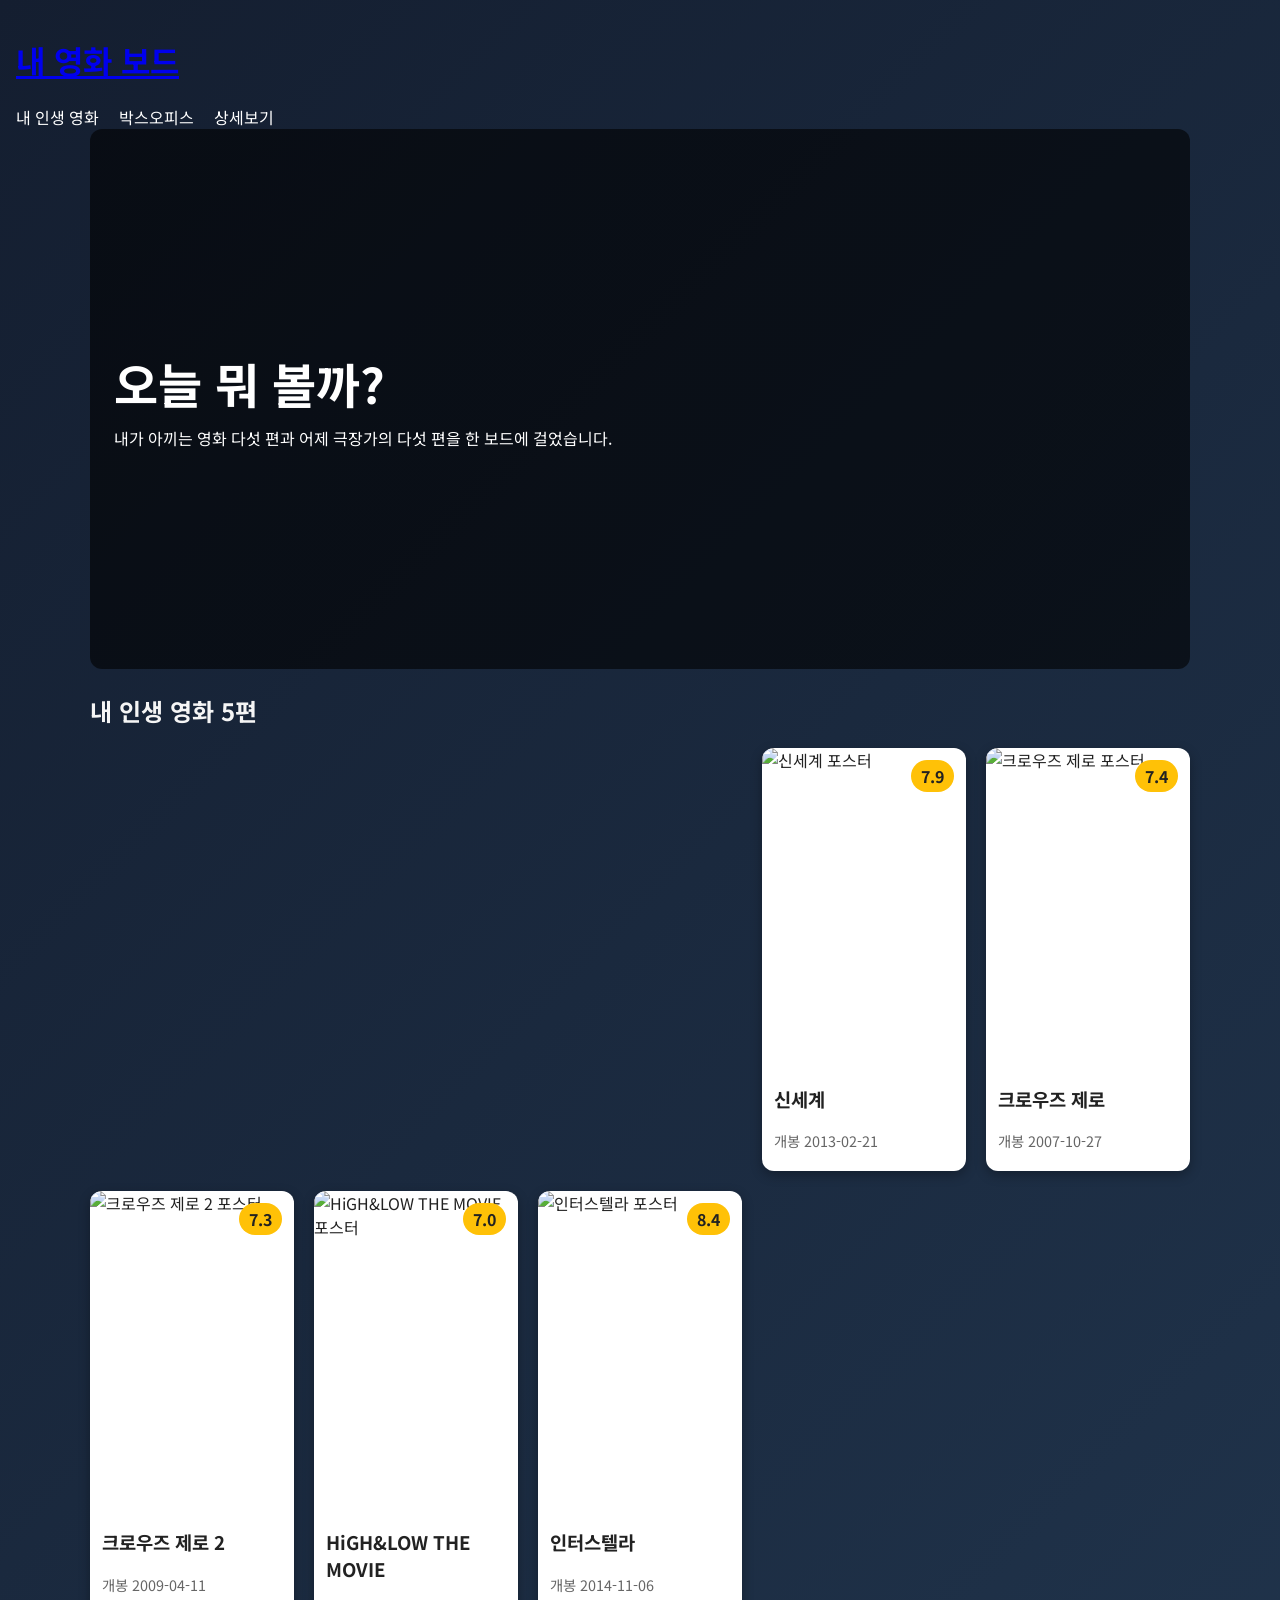
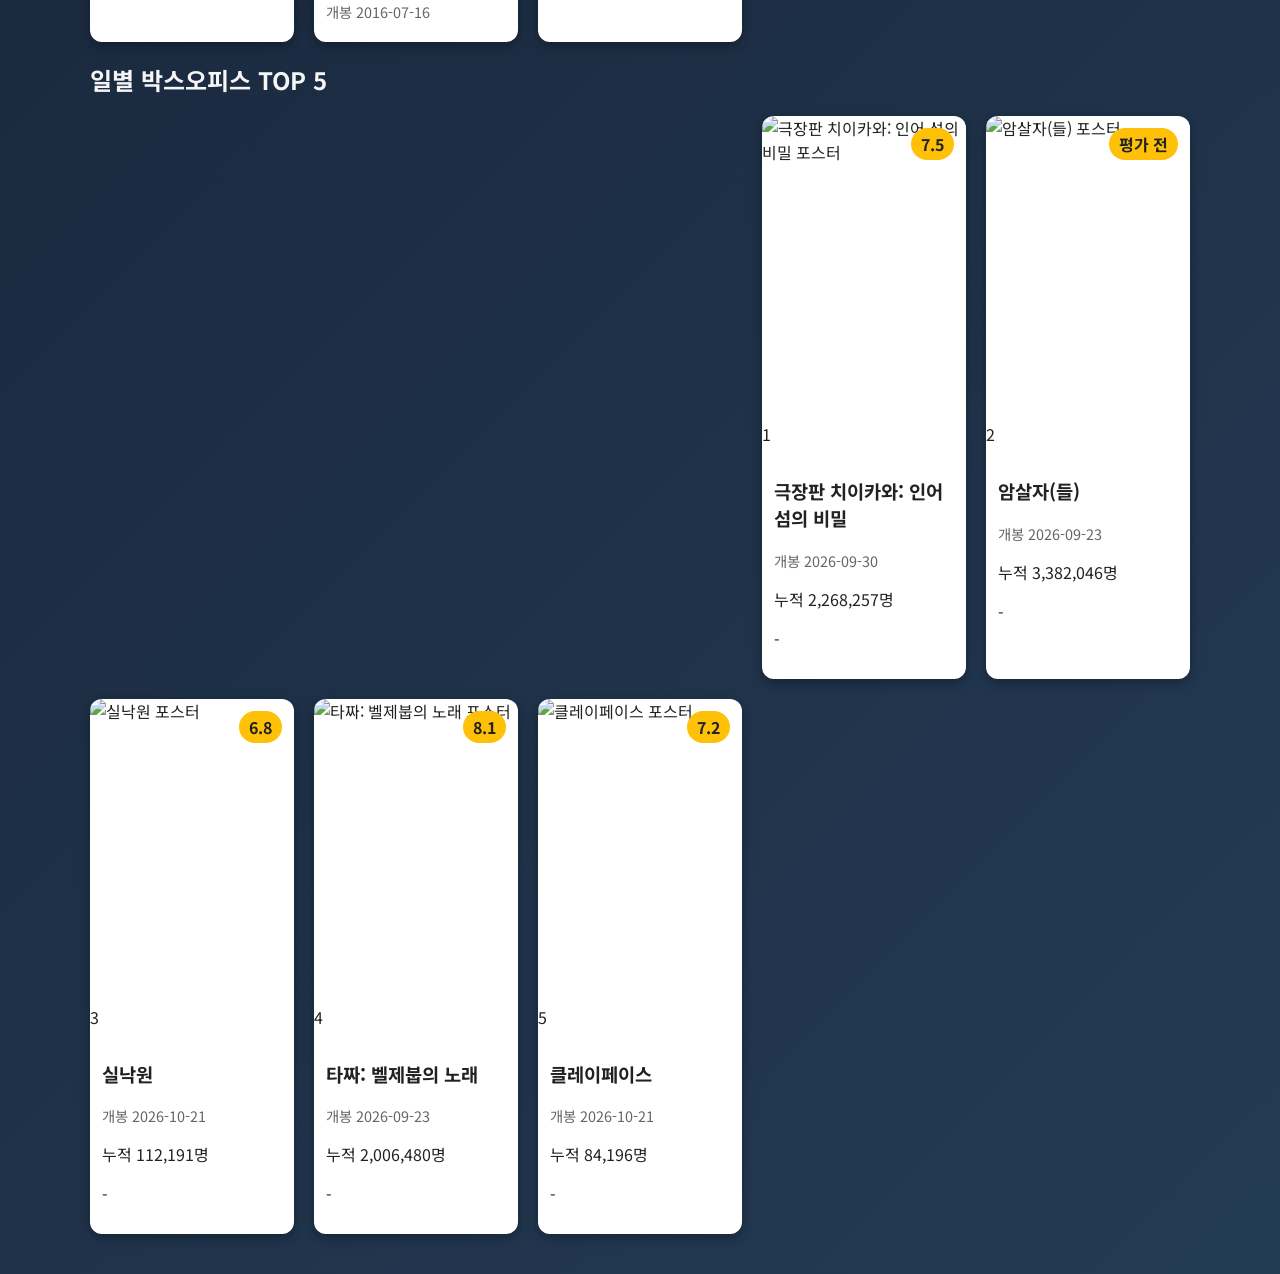
==== index.html @ b9d7de84 "index.html 수정 Updated the structure and styling of the HTML document, including header, sections, an" ====
<!DOCTYPE html>
<html lang="ko">
<head>
  <meta charset="UTF-8">
  <meta name="viewport" content="width=device-width, initial-scale=1.0">
  <title>방준태 :: 내 영화 보드</title>
  <link rel="preconnect" href="https://fonts.googleapis.com">
  <link rel="preconnect" href="https://fonts.gstatic.com" crossorigin>
  <link href="https://fonts.googleapis.com/css2?family=Black+Han+Sans&family=Noto+Sans+KR:wght@400;700&display=swap" rel="stylesheet">
  <link rel="stylesheet" href="style.css">
</head>
<body>
  <header>
    <div class="header-container">
      <h1><a href="index.html">내 영화 보드</a></h1>
      <nav>
        <ul>
          <li><a href="#mine">내 인생 영화</a></li>
          <li><a href="#boxoffice">박스오피스</a></li>
          <li><a href="detail.html">상세보기</a></li>
        </ul>
      </nav>
    </div>
  </header>

  <section class="hero">
    <div class="hero-content">
      <h2>오늘 뭐 볼까?</h2>
      <p>내가 아끼는 영화 다섯 편과 어제 극장가의 다섯 편을 한 보드에 걸었습니다.</p>
    </div>
  </section>

  <main>
    <section id="mine">
      <h2>내 인생 영화 5편</h2>
      <div class="board">
        <div class="skeleton"></div>
        <div class="skeleton"></div>
        <div class="skeleton"></div>

        <article class="card">
          <img class="poster" src="https://image.tmdb.org/t/p/w342/1z2v4dC6C0JzB7r4m1Y3K8p5O6L.jpg" alt="신세계 포스터">
          <span class="badge">7.9</span>
          <div class="info">
            <h3>신세계</h3>
            <p class="year">개봉 2013-02-21</p>
          </div>
        </article>

        <article class="card">
          <img class="poster" src="https://image.tmdb.org/t/p/w342/v9vzQvfoWYwPexviVEzFvQx8Uto.jpg" alt="크로우즈 제로 포스터">
          <span class="badge">7.4</span>
          <div class="info">
            <h3>크로우즈 제로</h3>
            <p class="year">개봉 2007-10-27</p>
          </div>
        </article>

        <article class="card">
          <img class="poster" src="https://image.tmdb.org/t/p/w342/8Y8bZRspysP4LBQ7yxrRy2ijkdt.jpg" alt="크로우즈 제로 2 포스터">
          <span class="badge">7.3</span>
          <div class="info">
            <h3>크로우즈 제로 2</h3>
            <p class="year">개봉 2009-04-11</p>
          </div>
        </article>

        <article class="card">
          <img class="poster" src="https://image.tmdb.org/t/p/w342/4fHqX70kI85mP24rG2GzM9gG9yO.jpg" alt="HiGH&LOW THE MOVIE 포스터">
          <span class="badge">7.0</span>
          <div class="info">
            <h3>HiGH&LOW THE MOVIE</h3>
            <p class="year">개봉 2016-07-16</p>
          </div>
        </article>

        <article class="card">
          <img class="poster" src="https://image.tmdb.org/t/p/w342/gEU2QniE6E77NI6lCU6MxlNBvIx.jpg" alt="인터스텔라 포스터">
          <span class="badge">8.4</span>
          <div class="info">
            <h3>인터스텔라</h3>
            <p class="year">개봉 2014-11-06</p>
          </div>
        </article>
      </div>
    </section>

    <section id="boxoffice">
      <h2>일별 박스오피스 TOP 5</h2>
      <p class="basis"></p>
      <div class="board">
        <div class="skeleton"></div>
        <div class="skeleton"></div>
        <div class="skeleton"></div>

        <article class="card">
          <img class="poster" src="https://media.themoviedb.org/t/p/w300_and_h450_face/5TMyytCI5Pfc9c1eNsljiCdiB05.jpg" alt="극장판 치이카와: 인어 섬의 비밀 포스터">
          <span class="rank">1</span>
          <span class="badge">7.5</span>
          <div class="info">
            <h3>극장판 치이카와: 인어 섬의 비밀</h3>
            <p class="year">개봉 2026-09-30</p>
            <p class="audience">누적 2,268,257명</p>
            <p class="change">-</p>
          </div>
        </article>

        <article class="card">
          <img class="poster" src="https://media.themoviedb.org/t/p/w300_and_h450_face/c55ijsOdntj6P25vDwHLdgsBpmV.jpg" alt="암살자(들) 포스터">
          <span class="rank">2</span>
          <span class="badge">평가 전</span>
          <div class="info">
            <h3>암살자(들)</h3>
            <p class="year">개봉 2026-09-23</p>
            <p class="audience">누적 3,382,046명</p>
            <p class="change">-</p>
          </div>
        </article>

        <article class="card">
          <img class="poster" src="https://media.themoviedb.org/t/p/w300_and_h450_face/wkm9BQLok7U2KihcCspCa663Qse.jpg" alt="실낙원 포스터">
          <span class="rank">3</span>
          <span class="badge">6.8</span>
          <div class="info">
            <h3>실낙원</h3>
            <p class="year">개봉 2026-10-21</p>
            <p class="audience">누적 112,191명</p>
            <p class="change">-</p>
          </div>
        </article>

        <article class="card">
          <img class="poster" src="https://media.themoviedb.org/t/p/w300_and_h450_face/ueigb5zra1tj6FTK9yhh2P33P9B.jpg" alt="타짜: 벨제붑의 노래 포스터">
          <span class="rank">4</span>
          <span class="badge">8.1</span>
          <div class="info">
            <h3>타짜: 벨제붑의 노래</h3>
            <p class="year">개봉 2026-09-23</p>
            <p class="audience">누적 2,006,480명</p>
            <p class="change">-</p>
          </div>
        </article>

        <article class="card">
          <img class="poster" src="https://media.themoviedb.org/t/p/w300_and_h450_face/LSGpoSAlitss0KOvVakkeUToZo.jpg" alt="클레이페이스 포스터">
          <span class="rank">5</span>
          <span class="badge">7.2</span>
          <div class="info">
            <h3>클레이페이스</h3>
            <p class="year">개봉 2026-10-21</p>
            <p class="audience">누적 84,196명</p>
            <p class="change">-</p>
          </div>
        </article>
      </div>
    </section>
  </main>

  <footer>
  </footer>
</body>
</html>
---- style.css ----
body {
    background: linear-gradient(135deg, #141e30, #243b55);
    min-height: 100vh;
    box-sizing: border-box;
    margin: 0;
    padding: 16px;
    font-family: "Noto Sans KR", sans-serif;
    color: #f5f5f5;
}

main, .top, .hero, footer {
    max-width: 1100px;
    margin: 0 auto 24px auto;
}

/* 헤더 플렉스 레이아웃 */
.top {
    display: flex;
    justify-content: space-between;
    align-items: center;
}

.top h1 {
    margin: 0;
    font-size: 1.5rem;
    color: #fff;
}

nav ul {
    display: flex;
    flex-direction: column;
    gap: 8px;
    list-style: none;
    margin: 0;
    padding: 0;
}

nav a {
    color: #fff;
    text-decoration: none;
}

/* 히어로 영역 */
.hero {
    background-image: linear-gradient(rgba(0,0,0,0.6), rgba(0,0,0,0.6)),
                      url("https://image.cine21.com/resize/cine21/still/2008/0526/M0020025_b1[H800-].jpg");
    background-size: cover;
    background-position: center;
    min-height: 40vh;
    padding: 24px;
    box-sizing: border-box;
    color: #fff;
    border-radius: 12px;
    display: flex;
    flex-direction: column;
    justify-content: center;
}

.hero h2 {
    margin: 0 0 8px 0;
    font-size: 2rem;
}

.hero p {
    margin: 0;
}

/* 보드 그리드 레이아웃 */
.board {
    display: grid;
    grid-template-columns: repeat(auto-fit, minmax(200px, 1fr));
    gap: 20px;
}

/* 카드 스타일 및 전환/변형 효과 */
.card {
    border-radius: 12px;
    overflow: hidden;
    box-shadow: 0 4px 12px rgba(0, 0, 0, 0.3);
    background: #fff;
    color: #222;
    position: relative;
    transition: transform 0.3s, box-shadow 0.3s;
}

.card:hover {
    transform: translateY(-8px);
    box-shadow: 0 12px 32px rgba(255, 193, 7, 0.6);
}

.poster {
    width: 100%;
    display: block;
    aspect-ratio: 2/3;
    object-fit: cover;
}

.badge {
    position: absolute;
    top: 12px;
    right: 12px;
    background: #ffc107;
    color: #222;
    padding: 4px 10px;
    border-radius: 999px;
    font-weight: bold;
}

.info {
    padding: 12px;
}

.info h2 {
    margin: 0 0 8px 0;
    font-size: 1.1rem;
}

.info .year {
    color: #666;
    margin: 0 0 8px 0;
    font-size: 0.9rem;
}

.info .overview {
    margin: 0;
    font-size: 0.9rem;
    color: #333;
}

/* 소개 세션 */
#about {
    margin-top: 24px;
}

#about h2 {
    color: #fff;
    margin-bottom: 8px;
}

#about p {
    color: #ddd;
    margin: 4px 0;
}

/* 푸터 */
footer {
    font-size: 0.8rem;
    color: #fff;
    opacity: 0.8;
}

/* 미디어 쿼리 1: 600px 이상 메뉴 가로 정렬 */
@media (min-width: 600px) {
    nav ul {
        flex-direction: row;
        gap: 20px;
    }
}

/* 미디어 쿼리 2: 1024px 이상 히어로 영역 확대 */
@media (min-width: 1024px) {
    .hero {
        min-height: 60vh;
    }
    .hero h2 {
        font-size: 3rem;
    }
}
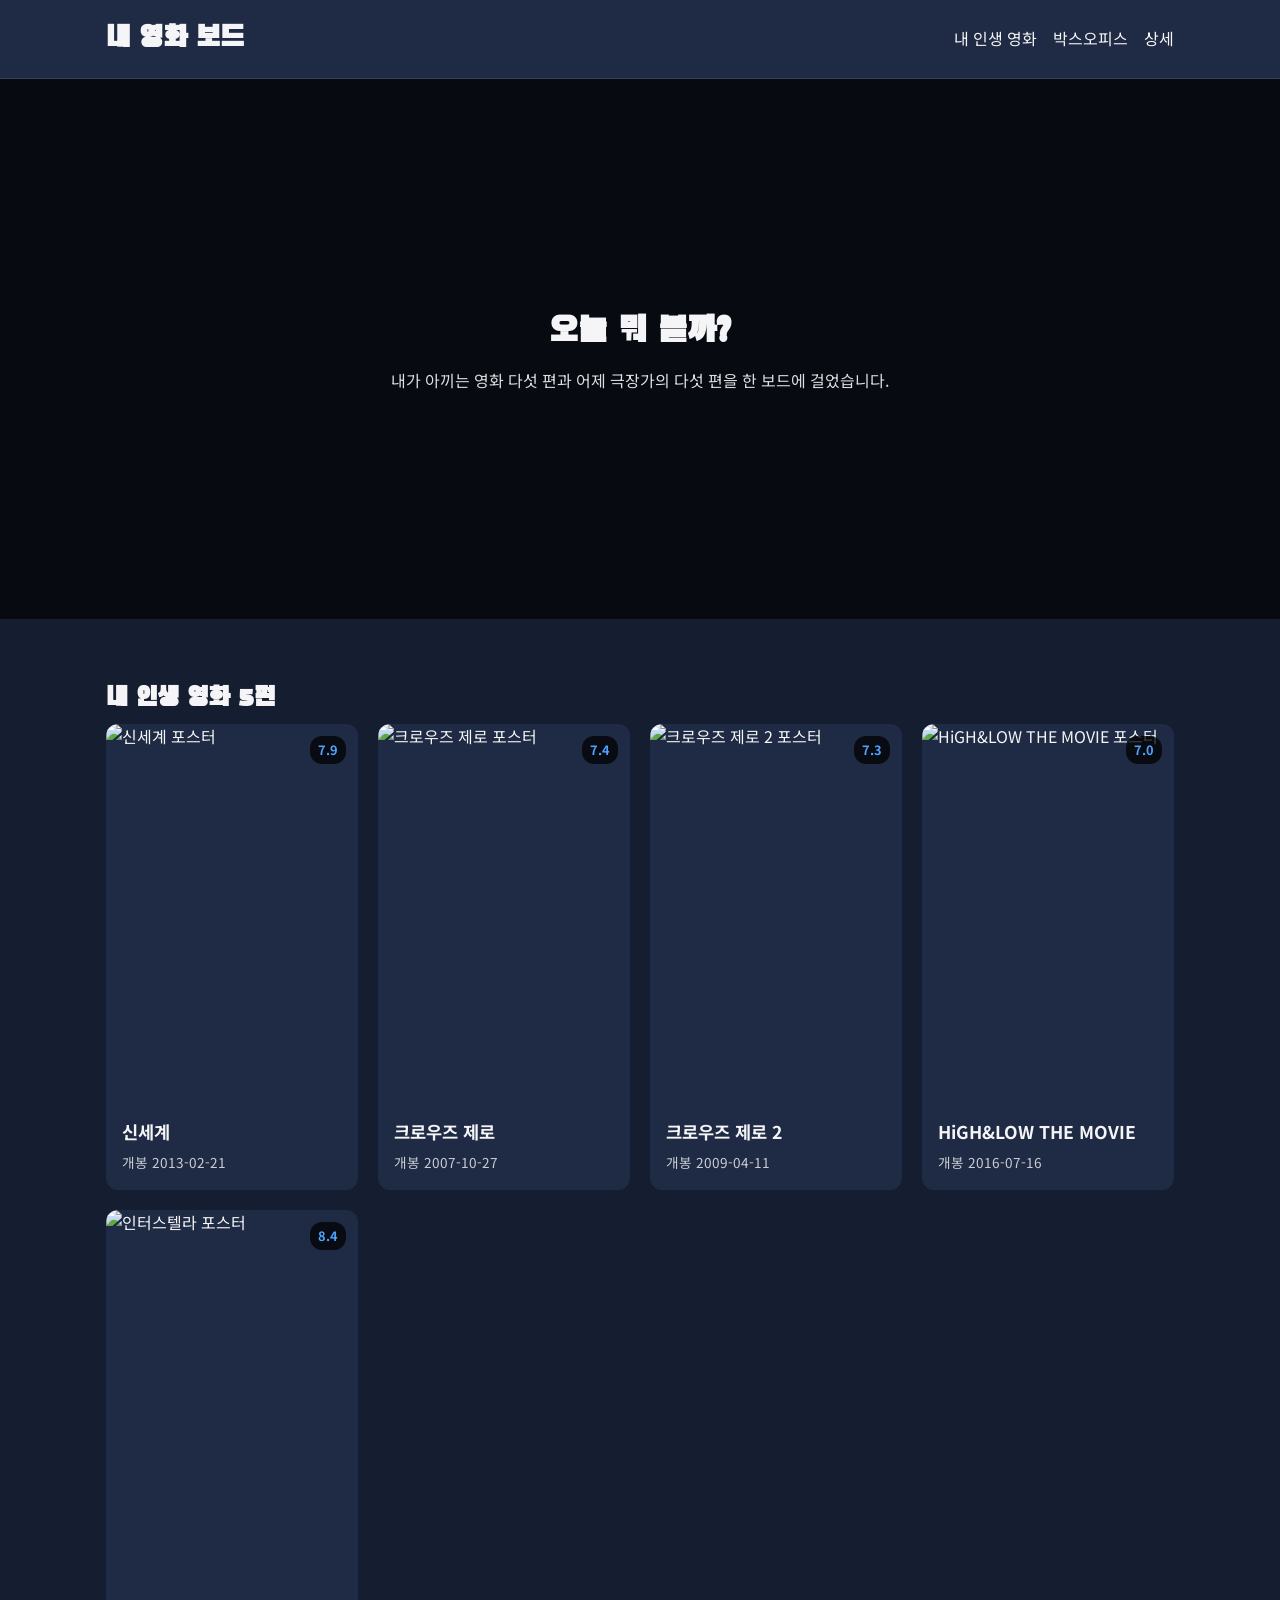
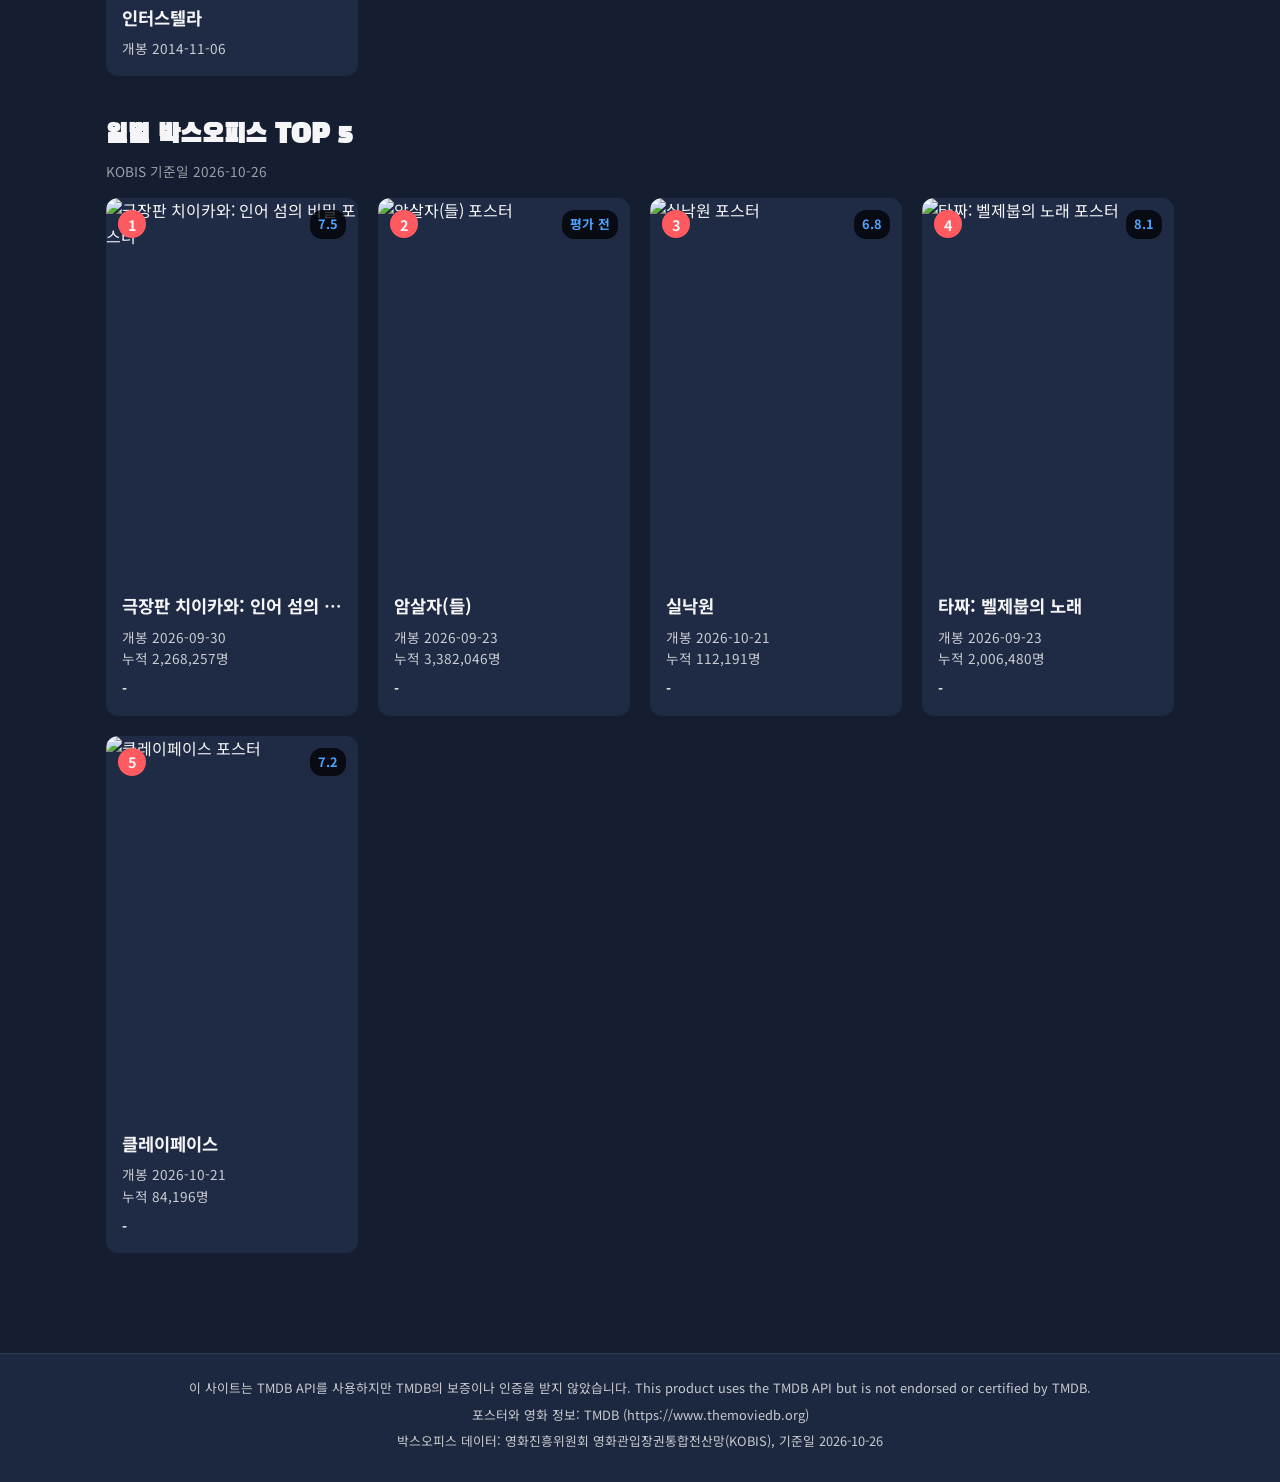
==== commit 1adef343: "index 수정 Updated navigation link text and added movie details with comments. Included footer informa" ====
--- a/index.html
+++ b/index.html
@@ -17,7 +17,7 @@
         <ul>
           <li><a href="#mine">내 인생 영화</a></li>
           <li><a href="#boxoffice">박스오피스</a></li>
-          <li><a href="detail.html">상세보기</a></li>
+          <li><a href="detail.html">상세</a></li>
         </ul>
       </nav>
     </div>
@@ -38,6 +38,7 @@
         <div class="skeleton"></div>
         <div class="skeleton"></div>
 
+        <!-- 1. 신세계 -->
         <article class="card">
           <img class="poster" src="https://image.tmdb.org/t/p/w342/1z2v4dC6C0JzB7r4m1Y3K8p5O6L.jpg" alt="신세계 포스터">
           <span class="badge">7.9</span>
@@ -47,6 +48,7 @@
           </div>
         </article>
 
+        <!-- 2. 크로우즈 제로 -->
         <article class="card">
           <img class="poster" src="https://image.tmdb.org/t/p/w342/v9vzQvfoWYwPexviVEzFvQx8Uto.jpg" alt="크로우즈 제로 포스터">
           <span class="badge">7.4</span>
@@ -56,6 +58,7 @@
           </div>
         </article>
 
+        <!-- 3. 크로우즈 제로 2 -->
         <article class="card">
           <img class="poster" src="https://image.tmdb.org/t/p/w342/8Y8bZRspysP4LBQ7yxrRy2ijkdt.jpg" alt="크로우즈 제로 2 포스터">
           <span class="badge">7.3</span>
@@ -65,6 +68,7 @@
           </div>
         </article>
 
+        <!-- 4. HiGH&LOW THE MOVIE -->
         <article class="card">
           <img class="poster" src="https://image.tmdb.org/t/p/w342/4fHqX70kI85mP24rG2GzM9gG9yO.jpg" alt="HiGH&LOW THE MOVIE 포스터">
           <span class="badge">7.0</span>
@@ -74,6 +78,7 @@
           </div>
         </article>
 
+        <!-- 5. 인터스텔라 -->
         <article class="card">
           <img class="poster" src="https://image.tmdb.org/t/p/w342/gEU2QniE6E77NI6lCU6MxlNBvIx.jpg" alt="인터스텔라 포스터">
           <span class="badge">8.4</span>
@@ -87,7 +92,7 @@
 
     <section id="boxoffice">
       <h2>일별 박스오피스 TOP 5</h2>
-      <p class="basis"></p>
+      <p class="basis">KOBIS 기준일 2026-10-26</p>
       <div class="board">
         <div class="skeleton"></div>
         <div class="skeleton"></div>
@@ -157,6 +162,9 @@
   </main>
 
   <footer>
+    <p>이 사이트는 TMDB API를 사용하지만 TMDB의 보증이나 인증을 받지 않았습니다. This product uses the TMDB API but is not endorsed or certified by TMDB.</p>
+    <p>포스터와 영화 정보: TMDB (https://www.themoviedb.org)</p>
+    <p>박스오피스 데이터: 영화진흥위원회 영화관입장권통합전산망(KOBIS), 기준일 2026-10-26</p>
   </footer>
 </body>
 </html>
--- a/style.css
+++ b/style.css
@@ -1,168 +1,335 @@
+:root {
+  --bg: #141e30;
+  --surface: #1f2b44;
+  --text: #f5f5f7;
+  --accent: #4da3ff;
+  --warn: #ff5a5f;
+  --font-title: "Black Han Sans", sans-serif;
+  --font-body: "Noto Sans KR", sans-serif;
+  --gap: 20px;
+}
+
+* {
+  box-sizing: border-box;
+  margin: 0;
+  padding: 0;
+}
+
 body {
-    background: linear-gradient(135deg, #141e30, #243b55);
-    min-height: 100vh;
-    box-sizing: border-box;
-    margin: 0;
-    padding: 16px;
-    font-family: "Noto Sans KR", sans-serif;
-    color: #f5f5f5;
-}
-
-main, .top, .hero, footer {
-    max-width: 1100px;
-    margin: 0 auto 24px auto;
-}
-
-/* 헤더 플렉스 레이아웃 */
-.top {
-    display: flex;
+  background-color: var(--bg);
+  color: var(--text);
+  font-family: var(--font-body);
+  line-height: 1.6;
+}
+
+a {
+  color: inherit;
+  text-decoration: none;
+}
+
+main {
+  max-width: 1100px;
+  margin: 0 auto;
+  padding: 20px 16px;
+}
+
+header {
+  background-color: var(--surface);
+  border-bottom: 1px solid rgba(255, 255, 255, 0.1);
+  position: sticky;
+  top: 0;
+  z-index: 100;
+}
+
+.header-container {
+  max-width: 1100px;
+  margin: 0 auto;
+  padding: 16px;
+  display: flex;
+  flex-direction: column;
+  align-items: center;
+  gap: 12px;
+}
+
+header h1 {
+  font-family: var(--font-title);
+  font-size: 1.8rem;
+  color: var(--text);
+}
+
+header nav ul {
+  display: flex;
+  list-style: none;
+  gap: 16px;
+}
+
+header nav a:hover {
+  color: var(--accent);
+}
+
+.hero {
+  background: linear-gradient(rgba(0, 0, 0, 0.65), rgba(0, 0, 0, 0.65)),
+              url("https://image.tmdb.org/t/p/w1280/xJHokMbljv3P1R8C4y3R82.jpg") center/cover no-repeat;
+  height: 30vh;
+  min-height: 200px;
+  display: flex;
+  align-items: center;
+  justify-content: center;
+  text-align: center;
+  padding: 20px;
+}
+
+.hero-content h2 {
+  font-family: var(--font-title);
+  font-size: 2.2rem;
+  margin-bottom: 8px;
+  color: var(--text);
+}
+
+.hero-content p {
+  font-size: 1rem;
+  opacity: 0.9;
+}
+
+section {
+  margin-bottom: 40px;
+}
+
+section h2 {
+  font-family: var(--font-title);
+  font-size: 1.6rem;
+  margin-bottom: 4px;
+  color: var(--text);
+}
+
+.basis {
+  font-size: 0.85rem;
+  color: rgba(245, 245, 247, 0.6);
+  margin-bottom: 16px;
+}
+
+.board {
+  display: grid;
+  grid-template-columns: 1fr;
+  gap: var(--gap);
+}
+
+.card {
+  background-color: var(--surface);
+  border-radius: 12px;
+  overflow: hidden;
+  position: relative;
+  transition: transform 0.3s ease, box-shadow 0.3s ease;
+}
+
+.card:hover {
+  transform: translateY(-8px);
+  box-shadow: 0 10px 20px rgba(255, 215, 0, 0.3);
+}
+
+.card .poster {
+  width: 100%;
+  aspect-ratio: 2/3;
+  object-fit: cover;
+  display: block;
+}
+
+.card .info {
+  padding: 16px;
+}
+
+.card .info h3 {
+  font-size: 1.1rem;
+  font-family: var(--font-body);
+  font-weight: 700;
+  margin-bottom: 6px;
+  white-space: nowrap;
+  overflow: hidden;
+  text-overflow: ellipsis;
+}
+
+.card .info .year,
+.card .info .audience {
+  font-size: 0.85rem;
+  opacity: 0.8;
+}
+
+.card .rank {
+  position: absolute;
+  top: 12px;
+  left: 12px;
+  background-color: var(--warn);
+  color: var(--text);
+  font-weight: bold;
+  width: 28px;
+  height: 28px;
+  border-radius: 50%;
+  display: flex;
+  align-items: center;
+  justify-content: center;
+  font-size: 0.9rem;
+}
+
+.card .badge {
+  position: absolute;
+  top: 12px;
+  right: 12px;
+  background-color: rgba(0, 0, 0, 0.75);
+  color: var(--accent);
+  padding: 4px 8px;
+  border-radius: 12px;
+  font-size: 0.8rem;
+  font-weight: bold;
+}
+
+.card .change {
+  margin-top: 8px;
+  font-size: 0.85rem;
+  font-weight: bold;
+}
+
+.change.up {
+  color: var(--warn);
+}
+.change.up::before {
+  content: "▲ ";
+}
+
+.change.down {
+  color: var(--accent);
+}
+.change.down::before {
+  content: "▼ ";
+}
+
+.change.new {
+  color: var(--warn);
+}
+.change.new::before {
+  content: "NEW";
+}
+
+.card.no-poster .poster-fallback {
+  aspect-ratio: 2/3;
+  display: flex;
+  align-items: center;
+  justify-content: center;
+  font-size: 5rem;
+  font-family: var(--font-title);
+  background: linear-gradient(135deg, var(--accent), var(--surface));
+  color: var(--text);
+}
+
+.skeleton {
+  display: none;
+  min-height: 360px;
+  border-radius: 12px;
+  background: linear-gradient(90deg, var(--surface) 25%, var(--bg) 37%, var(--surface) 63%);
+  background-size: 400% 100%;
+  animation: shimmer 1.4s ease-in-out infinite;
+}
+
+body.is-loading .skeleton {
+  display: block;
+}
+
+body.is-loading .card {
+  display: none;
+}
+
+@keyframes shimmer {
+  from {
+    background-position: 100% 50%;
+  }
+  to {
+    background-position: 0 50%;
+  }
+}
+
+body.detail-page {
+  background-image: linear-gradient(rgba(0, 0, 0, 0.75), rgba(0, 0, 0, 0.75)),
+                    url("https://image.tmdb.org/t/p/w1280/xJHokMbljv3P1R8C4y3R82.jpg");
+  background-size: cover;
+  background-position: center;
+  background-attachment: fixed;
+  min-height: 100vh;
+}
+
+.back-link {
+  margin-bottom: 20px;
+  font-size: 0.95rem;
+}
+
+.back-link a {
+  color: var(--accent);
+}
+
+.detail {
+  display: grid;
+  grid-template-columns: 1fr;
+  gap: var(--gap);
+  background-color: rgba(31, 43, 68, 0.85);
+  padding: 24px;
+  border-radius: 16px;
+  backdrop-filter: blur(8px);
+}
+
+.detail-poster img {
+  width: 100%;
+  border-radius: 12px;
+  display: block;
+}
+
+.detail-info dl {
+  display: grid;
+  grid-template-columns: 80px 1fr;
+  gap: 12px 16px;
+}
+
+.detail-info dt {
+  font-weight: bold;
+  color: var(--accent);
+}
+
+.detail-info dd {
+  margin-left: 0;
+}
+
+footer {
+  background-color: var(--surface);
+  padding: 24px 16px;
+  text-align: center;
+  font-size: 0.8rem;
+  opacity: 0.8;
+  margin-top: 40px;
+  border-top: 1px solid rgba(255, 255, 255, 0.1);
+}
+
+footer p {
+  margin-bottom: 6px;
+}
+
+@media (min-width: 600px) {
+  .header-container {
+    flex-direction: row;
     justify-content: space-between;
-    align-items: center;
-}
-
-.top h1 {
-    margin: 0;
-    font-size: 1.5rem;
-    color: #fff;
-}
-
-nav ul {
-    display: flex;
-    flex-direction: column;
-    gap: 8px;
-    list-style: none;
-    margin: 0;
-    padding: 0;
-}
-
-nav a {
-    color: #fff;
-    text-decoration: none;
-}
-
-/* 히어로 영역 */
-.hero {
-    background-image: linear-gradient(rgba(0,0,0,0.6), rgba(0,0,0,0.6)),
-                      url("https://image.cine21.com/resize/cine21/still/2008/0526/M0020025_b1[H800-].jpg");
-    background-size: cover;
-    background-position: center;
-    min-height: 40vh;
-    padding: 24px;
-    box-sizing: border-box;
-    color: #fff;
-    border-radius: 12px;
-    display: flex;
-    flex-direction: column;
-    justify-content: center;
-}
-
-.hero h2 {
-    margin: 0 0 8px 0;
-    font-size: 2rem;
-}
-
-.hero p {
-    margin: 0;
-}
-
-/* 보드 그리드 레이아웃 */
-.board {
-    display: grid;
-    grid-template-columns: repeat(auto-fit, minmax(200px, 1fr));
-    gap: 20px;
-}
-
-/* 카드 스타일 및 전환/변형 효과 */
-.card {
-    border-radius: 12px;
-    overflow: hidden;
-    box-shadow: 0 4px 12px rgba(0, 0, 0, 0.3);
-    background: #fff;
-    color: #222;
-    position: relative;
-    transition: transform 0.3s, box-shadow 0.3s;
-}
-
-.card:hover {
-    transform: translateY(-8px);
-    box-shadow: 0 12px 32px rgba(255, 193, 7, 0.6);
-}
-
-.poster {
-    width: 100%;
-    display: block;
-    aspect-ratio: 2/3;
-    object-fit: cover;
-}
-
-.badge {
-    position: absolute;
-    top: 12px;
-    right: 12px;
-    background: #ffc107;
-    color: #222;
-    padding: 4px 10px;
-    border-radius: 999px;
-    font-weight: bold;
-}
-
-.info {
-    padding: 12px;
-}
-
-.info h2 {
-    margin: 0 0 8px 0;
-    font-size: 1.1rem;
-}
-
-.info .year {
-    color: #666;
-    margin: 0 0 8px 0;
-    font-size: 0.9rem;
-}
-
-.info .overview {
-    margin: 0;
-    font-size: 0.9rem;
-    color: #333;
-}
-
-/* 소개 세션 */
-#about {
-    margin-top: 24px;
-}
-
-#about h2 {
-    color: #fff;
-    margin-bottom: 8px;
-}
-
-#about p {
-    color: #ddd;
-    margin: 4px 0;
-}
-
-/* 푸터 */
-footer {
-    font-size: 0.8rem;
-    color: #fff;
-    opacity: 0.8;
-}
-
-/* 미디어 쿼리 1: 600px 이상 메뉴 가로 정렬 */
-@media (min-width: 600px) {
-    nav ul {
-        flex-direction: row;
-        gap: 20px;
-    }
-}
-
-/* 미디어 쿼리 2: 1024px 이상 히어로 영역 확대 */
+  }
+
+  .board {
+    grid-template-columns: repeat(2, 1fr);
+  }
+
+  .detail {
+    grid-template-columns: 1fr 2fr;
+  }
+}
+
 @media (min-width: 1024px) {
-    .hero {
-        min-height: 60vh;
-    }
-    .hero h2 {
-        font-size: 3rem;
-    }
-}+  .hero {
+    height: 60vh;
+  }
+
+  .board {
+    grid-template-columns: repeat(4, 1fr);
+  }
+}
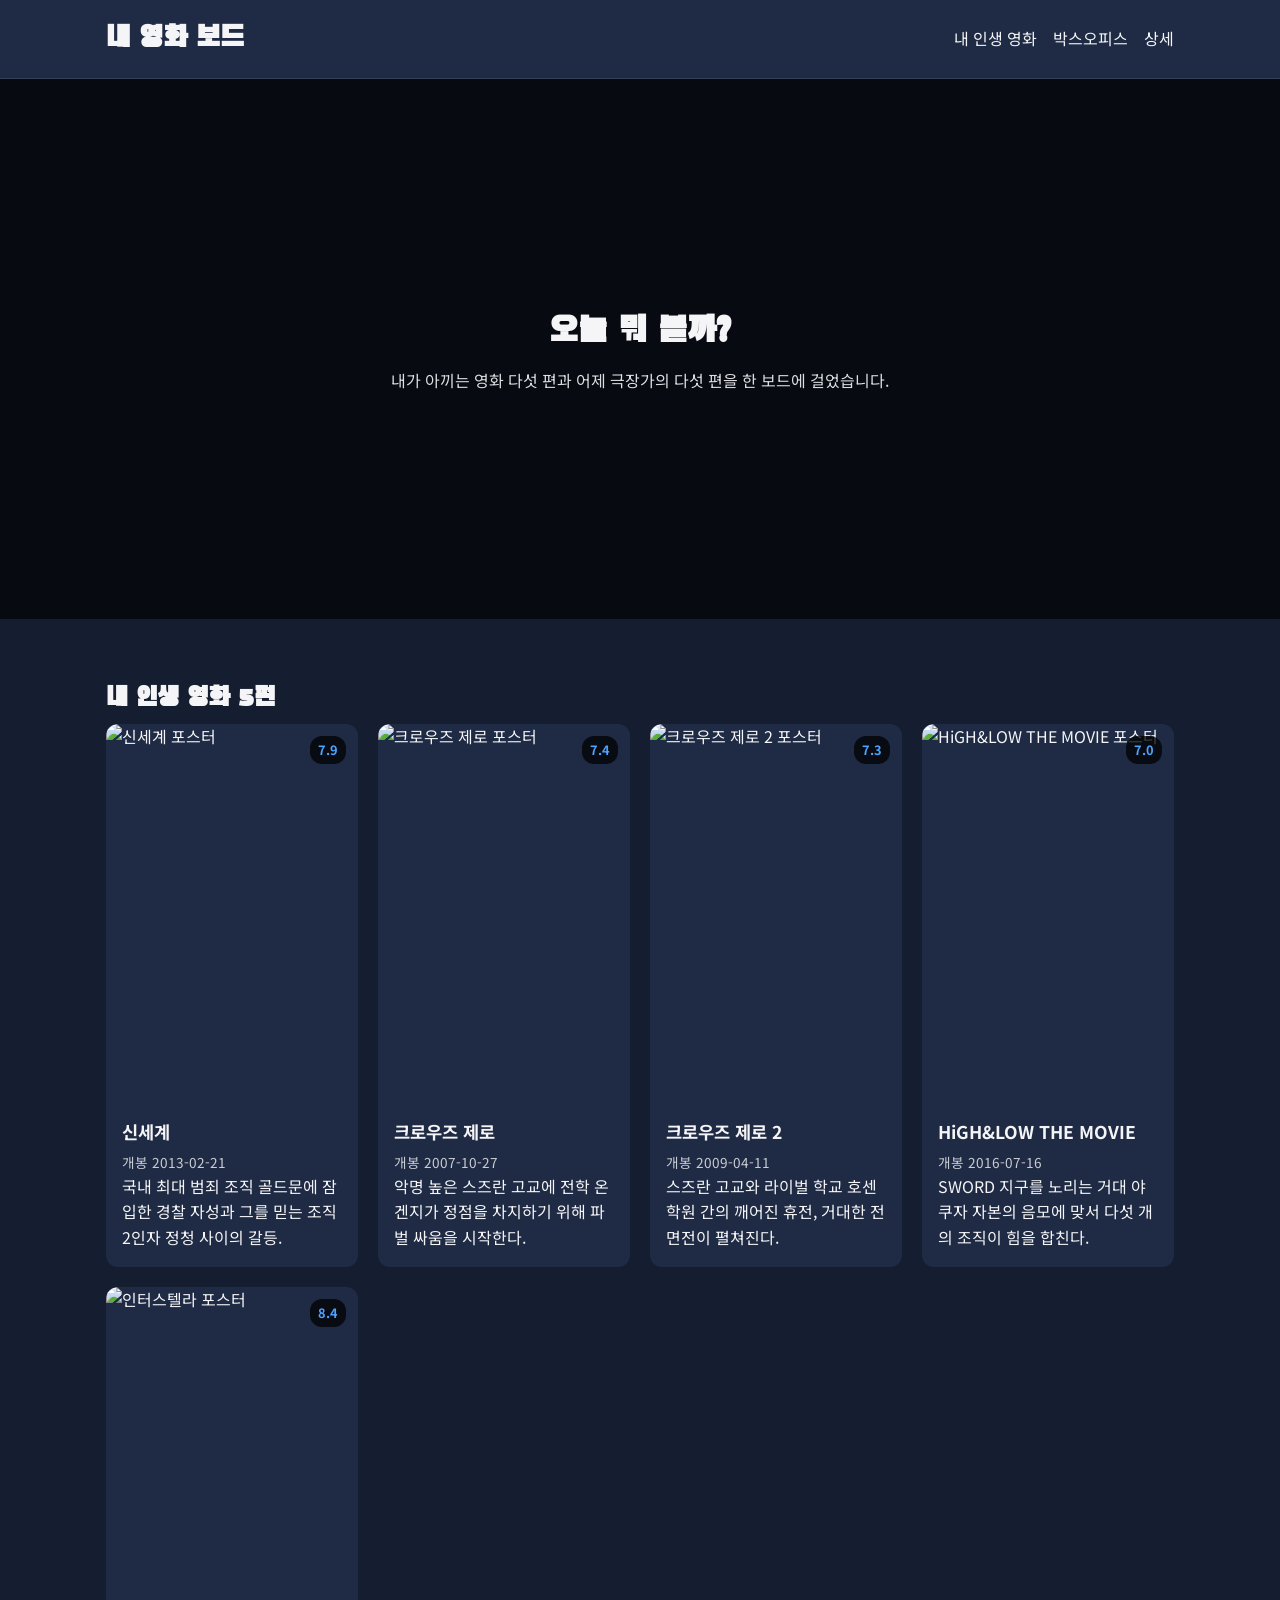
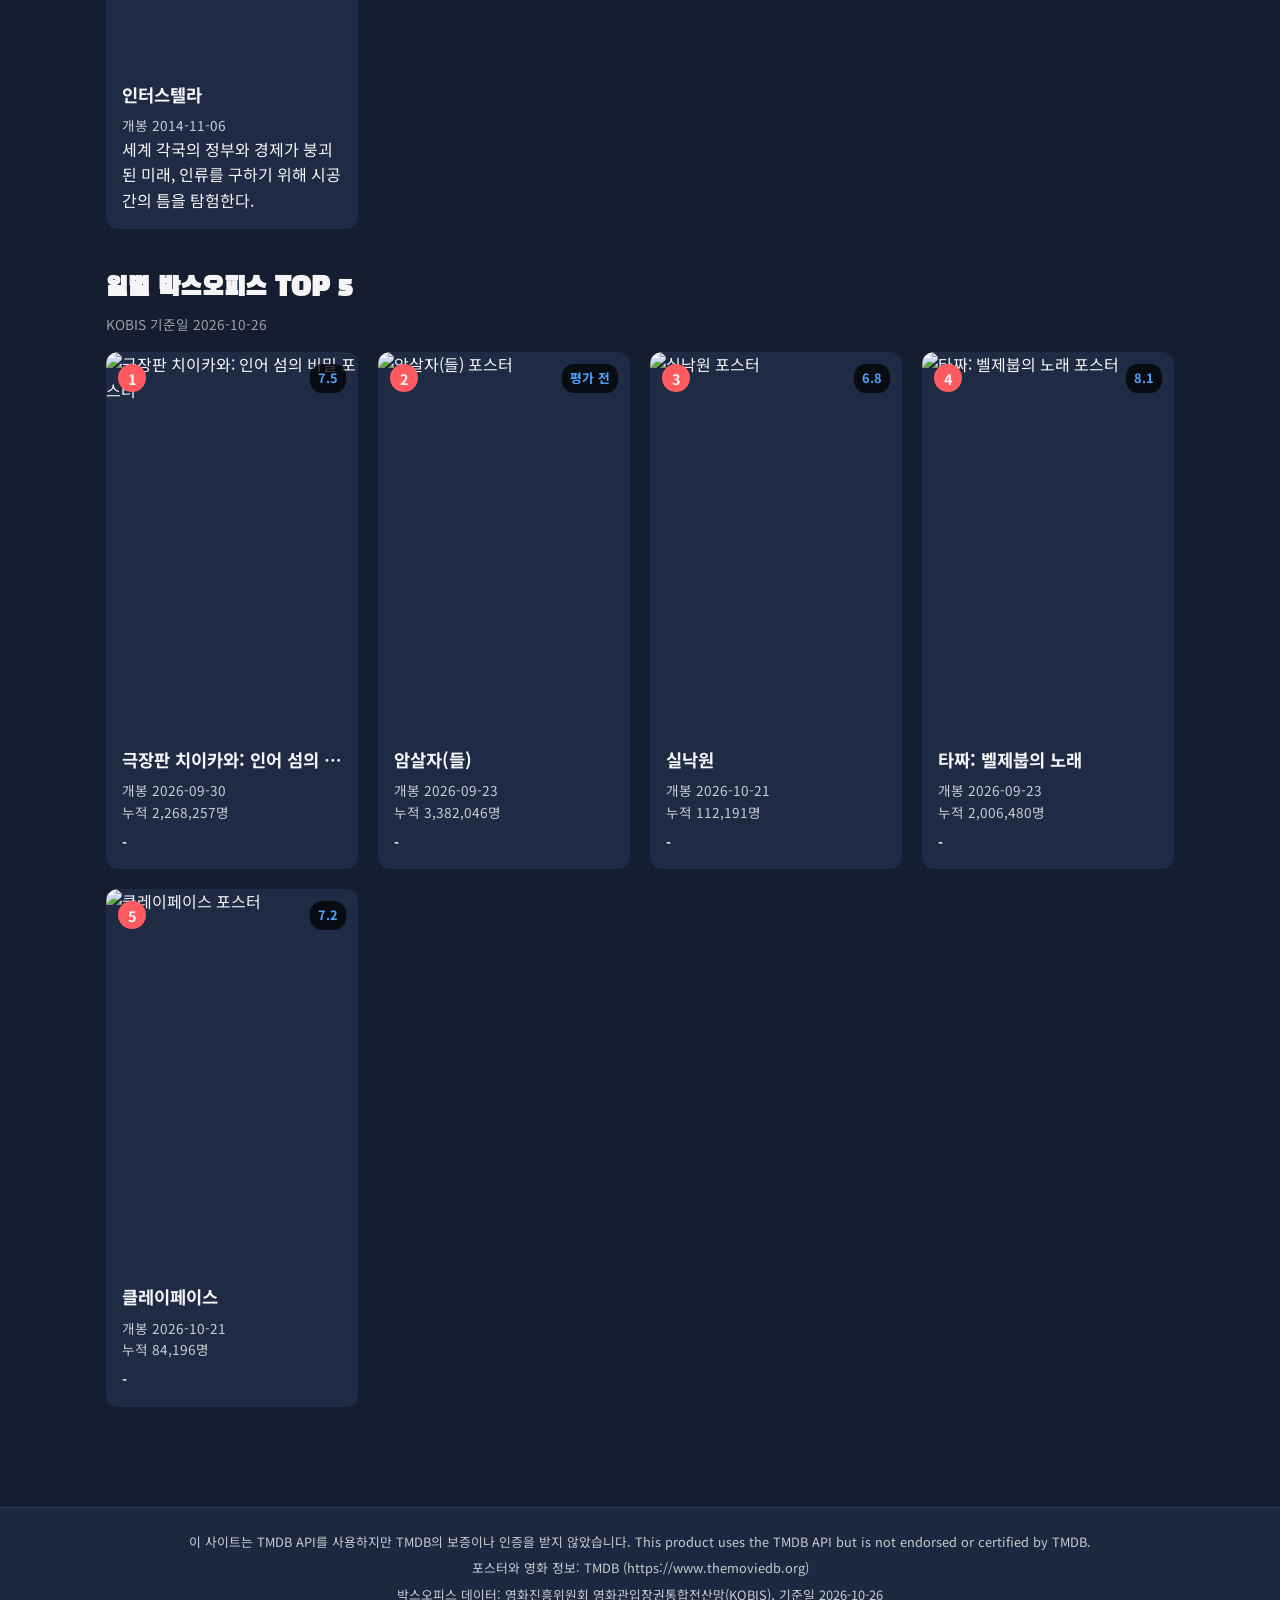
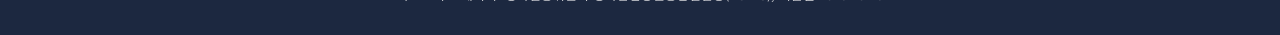
==== commit 923053ca: "인덱스 수정" ====
--- a/index.html
+++ b/index.html
@@ -45,6 +45,7 @@
           <div class="info">
             <h3>신세계</h3>
             <p class="year">개봉 2013-02-21</p>
+            <p class="overview">국내 최대 범죄 조직 골드문에 잠입한 경찰 자성과 그를 믿는 조직 2인자 정청 사이의 갈등.</p>
           </div>
         </article>
 
@@ -55,6 +56,7 @@
           <div class="info">
             <h3>크로우즈 제로</h3>
             <p class="year">개봉 2007-10-27</p>
+            <p class="overview">악명 높은 스즈란 고교에 전학 온 겐지가 정점을 차지하기 위해 파벌 싸움을 시작한다.</p>
           </div>
         </article>
 
@@ -65,6 +67,7 @@
           <div class="info">
             <h3>크로우즈 제로 2</h3>
             <p class="year">개봉 2009-04-11</p>
+            <p class="overview">스즈란 고교와 라이벌 학교 호센 학원 간의 깨어진 휴전, 거대한 전면전이 펼쳐진다.</p>
           </div>
         </article>
 
@@ -75,6 +78,7 @@
           <div class="info">
             <h3>HiGH&LOW THE MOVIE</h3>
             <p class="year">개봉 2016-07-16</p>
+            <p class="overview">SWORD 지구를 노리는 거대 야쿠자 자본의 음모에 맞서 다섯 개의 조직이 힘을 합친다.</p>
           </div>
         </article>
 
@@ -85,6 +89,7 @@
           <div class="info">
             <h3>인터스텔라</h3>
             <p class="year">개봉 2014-11-06</p>
+            <p class="overview">세계 각국의 정부와 경제가 붕괴된 미래, 인류를 구하기 위해 시공간의 틈을 탐험한다.</p>
           </div>
         </article>
       </div>
--- a/style.css
+++ b/style.css
@@ -69,7 +69,7 @@
 
 .hero {
   background: linear-gradient(rgba(0, 0, 0, 0.65), rgba(0, 0, 0, 0.65)),
-              url("https://image.tmdb.org/t/p/w1280/xJHokMbljv3P1R8C4y3R82.jpg") center/cover no-repeat;
+              url("https://encrypted-tbn0.gstatic.com/images?q=tbn:ANd9GcSQS4rNV-k-oaLjogxTDgarwzu89mW34ejZTF0moriR5A&s=10") center/cover no-repeat;
   height: 30vh;
   min-height: 200px;
   display: flex;
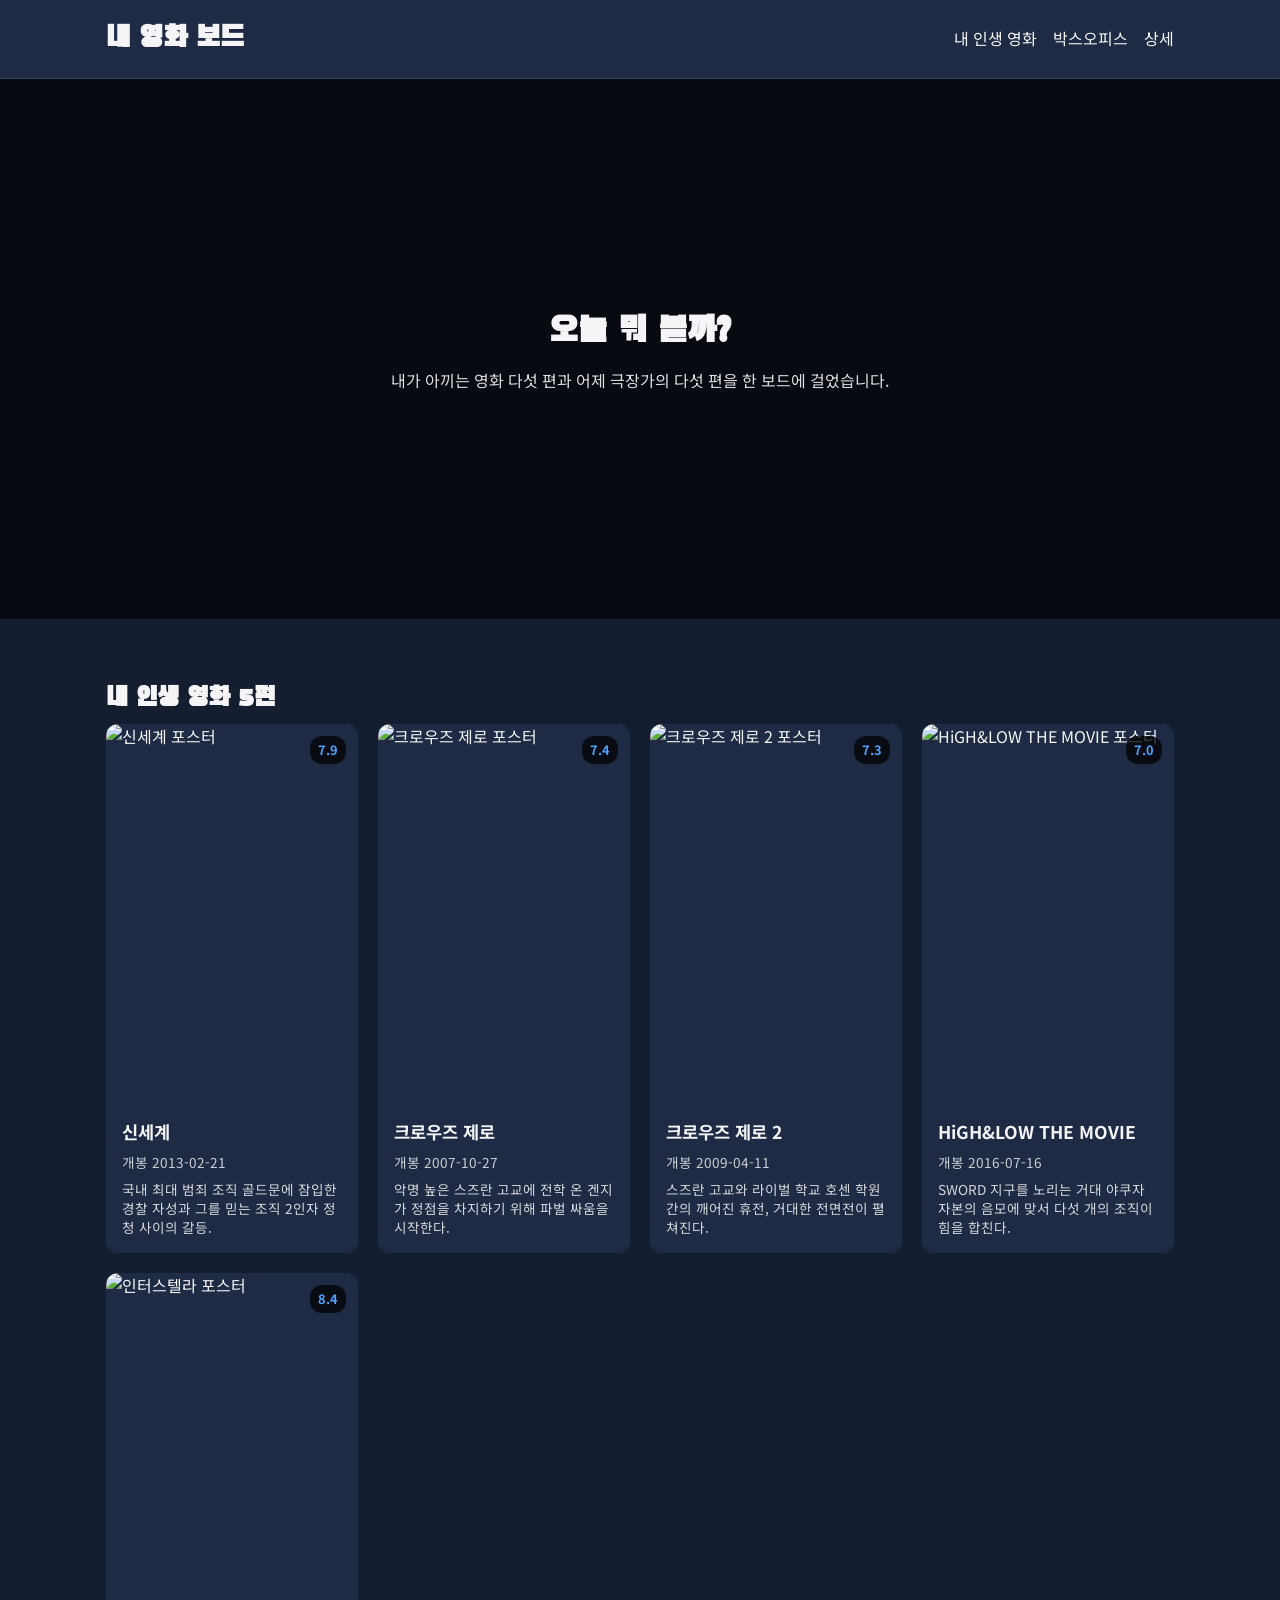
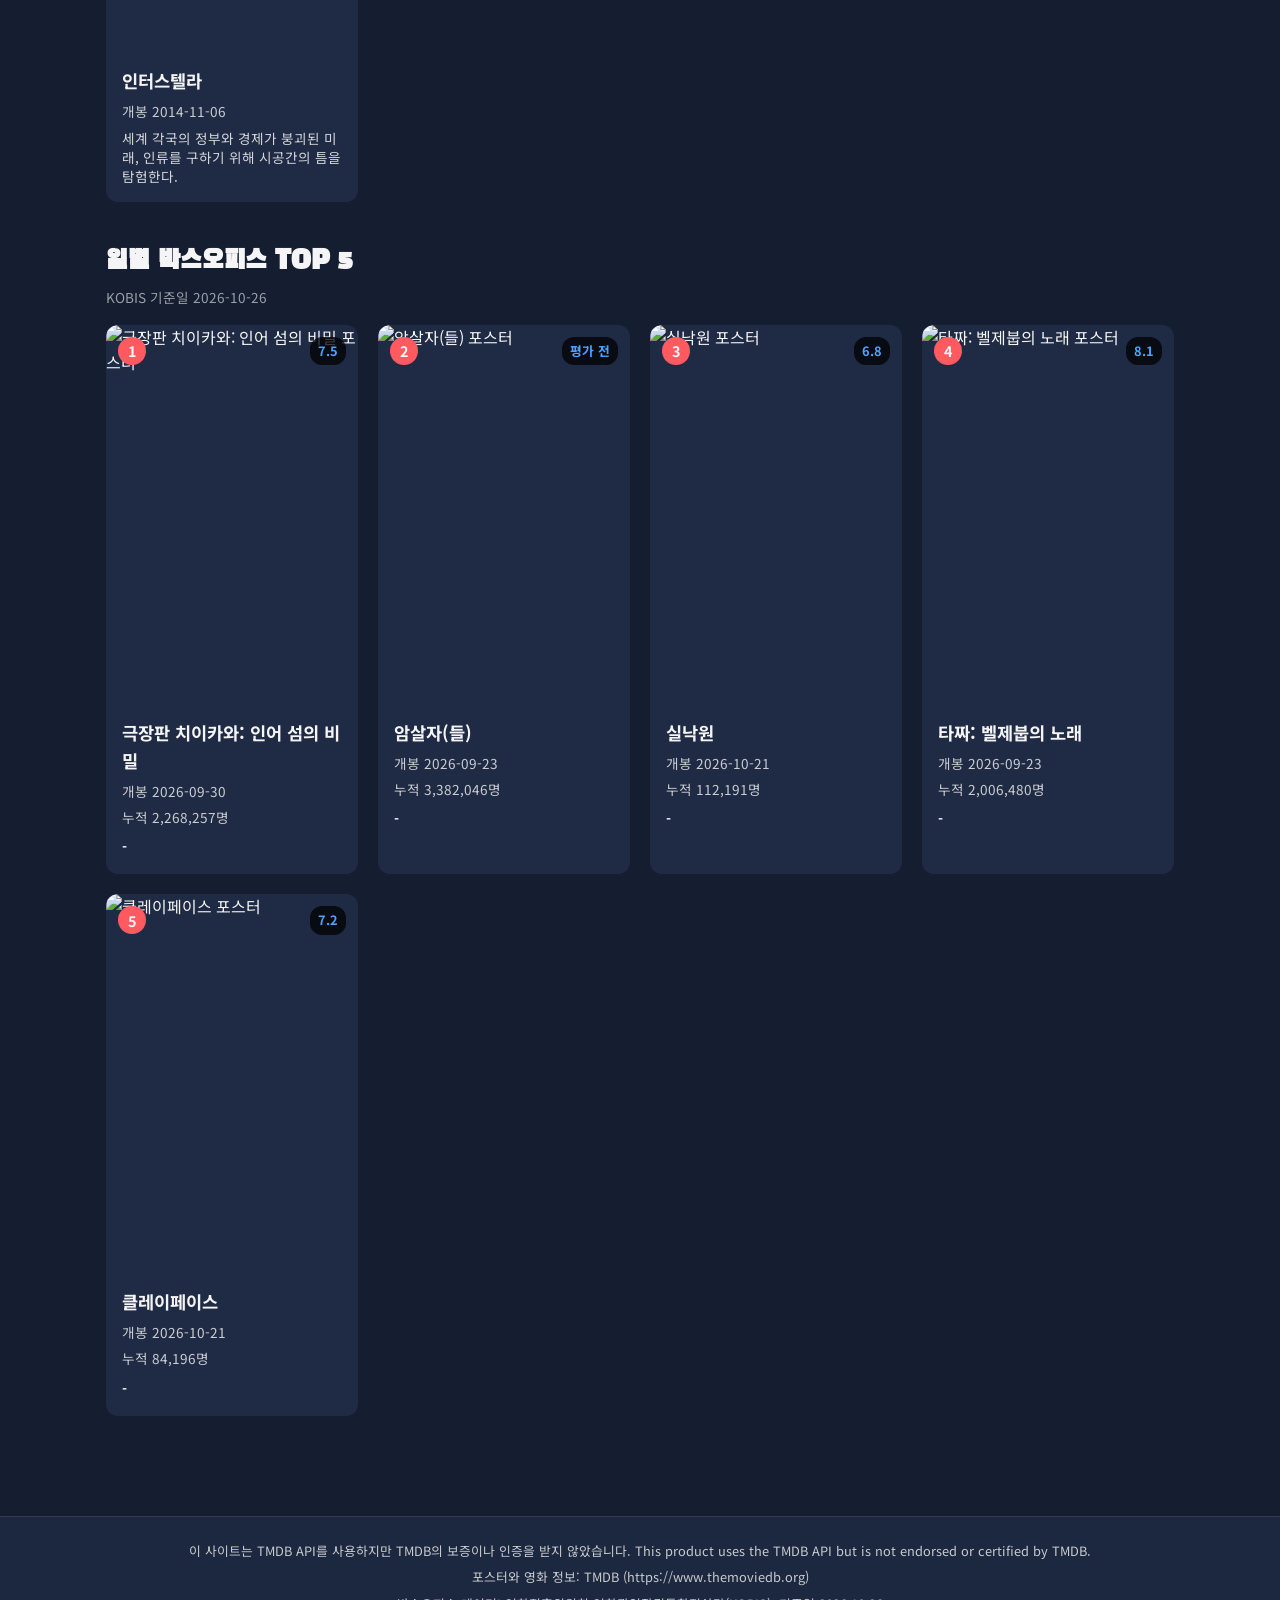
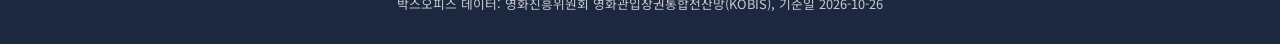
==== commit 52bda473: "Enhance hero section with gradient and image Added inline gradient and background image to hero sect" ====
--- a/index.html
+++ b/index.html
@@ -23,7 +23,8 @@
     </div>
   </header>
 
-  <section class="hero">
+  <!-- 히어로 배경이 확실히 나오도록 인라인 그라데이션 + 이미지 적용 -->
+  <section class="hero" style="background-image: linear-gradient(rgba(0, 0, 0, 0.65), rgba(0, 0, 0, 0.65)), url('https://image.tmdb.org/t/p/w1280/rAiYTfKGqDCRIIqo664sY9XZIvQ.jpg');">
     <div class="hero-content">
       <h2>오늘 뭐 볼까?</h2>
       <p>내가 아끼는 영화 다섯 편과 어제 극장가의 다섯 편을 한 보드에 걸었습니다.</p>
--- a/style.css
+++ b/style.css
@@ -69,7 +69,7 @@
 
 .hero {
   background: linear-gradient(rgba(0, 0, 0, 0.65), rgba(0, 0, 0, 0.65)),
-              url("https://encrypted-tbn0.gstatic.com/images?q=tbn:ANd9GcSQS4rNV-k-oaLjogxTDgarwzu89mW34ejZTF0moriR5A&s=10") center/cover no-repeat;
+              url("https://image.tmdb.org/t/p/w1280/xJHokMbljv3P1R8C4y3R82.jpg") center/cover no-repeat;
   height: 30vh;
   min-height: 200px;
   display: flex;
@@ -143,15 +143,21 @@
   font-family: var(--font-body);
   font-weight: 700;
   margin-bottom: 6px;
-  white-space: nowrap;
-  overflow: hidden;
-  text-overflow: ellipsis;
+  color: var(--text);
 }
 
 .card .info .year,
 .card .info .audience {
   font-size: 0.85rem;
   opacity: 0.8;
+  margin-bottom: 4px;
+}
+
+.card .info .overview {
+  font-size: 0.85rem;
+  color: rgba(245, 245, 247, 0.85);
+  margin-top: 6px;
+  line-height: 1.4;
 }
 
 .card .rank {
@@ -209,17 +215,6 @@
   content: "NEW";
 }
 
-.card.no-poster .poster-fallback {
-  aspect-ratio: 2/3;
-  display: flex;
-  align-items: center;
-  justify-content: center;
-  font-size: 5rem;
-  font-family: var(--font-title);
-  background: linear-gradient(135deg, var(--accent), var(--surface));
-  color: var(--text);
-}
-
 .skeleton {
   display: none;
   min-height: 360px;
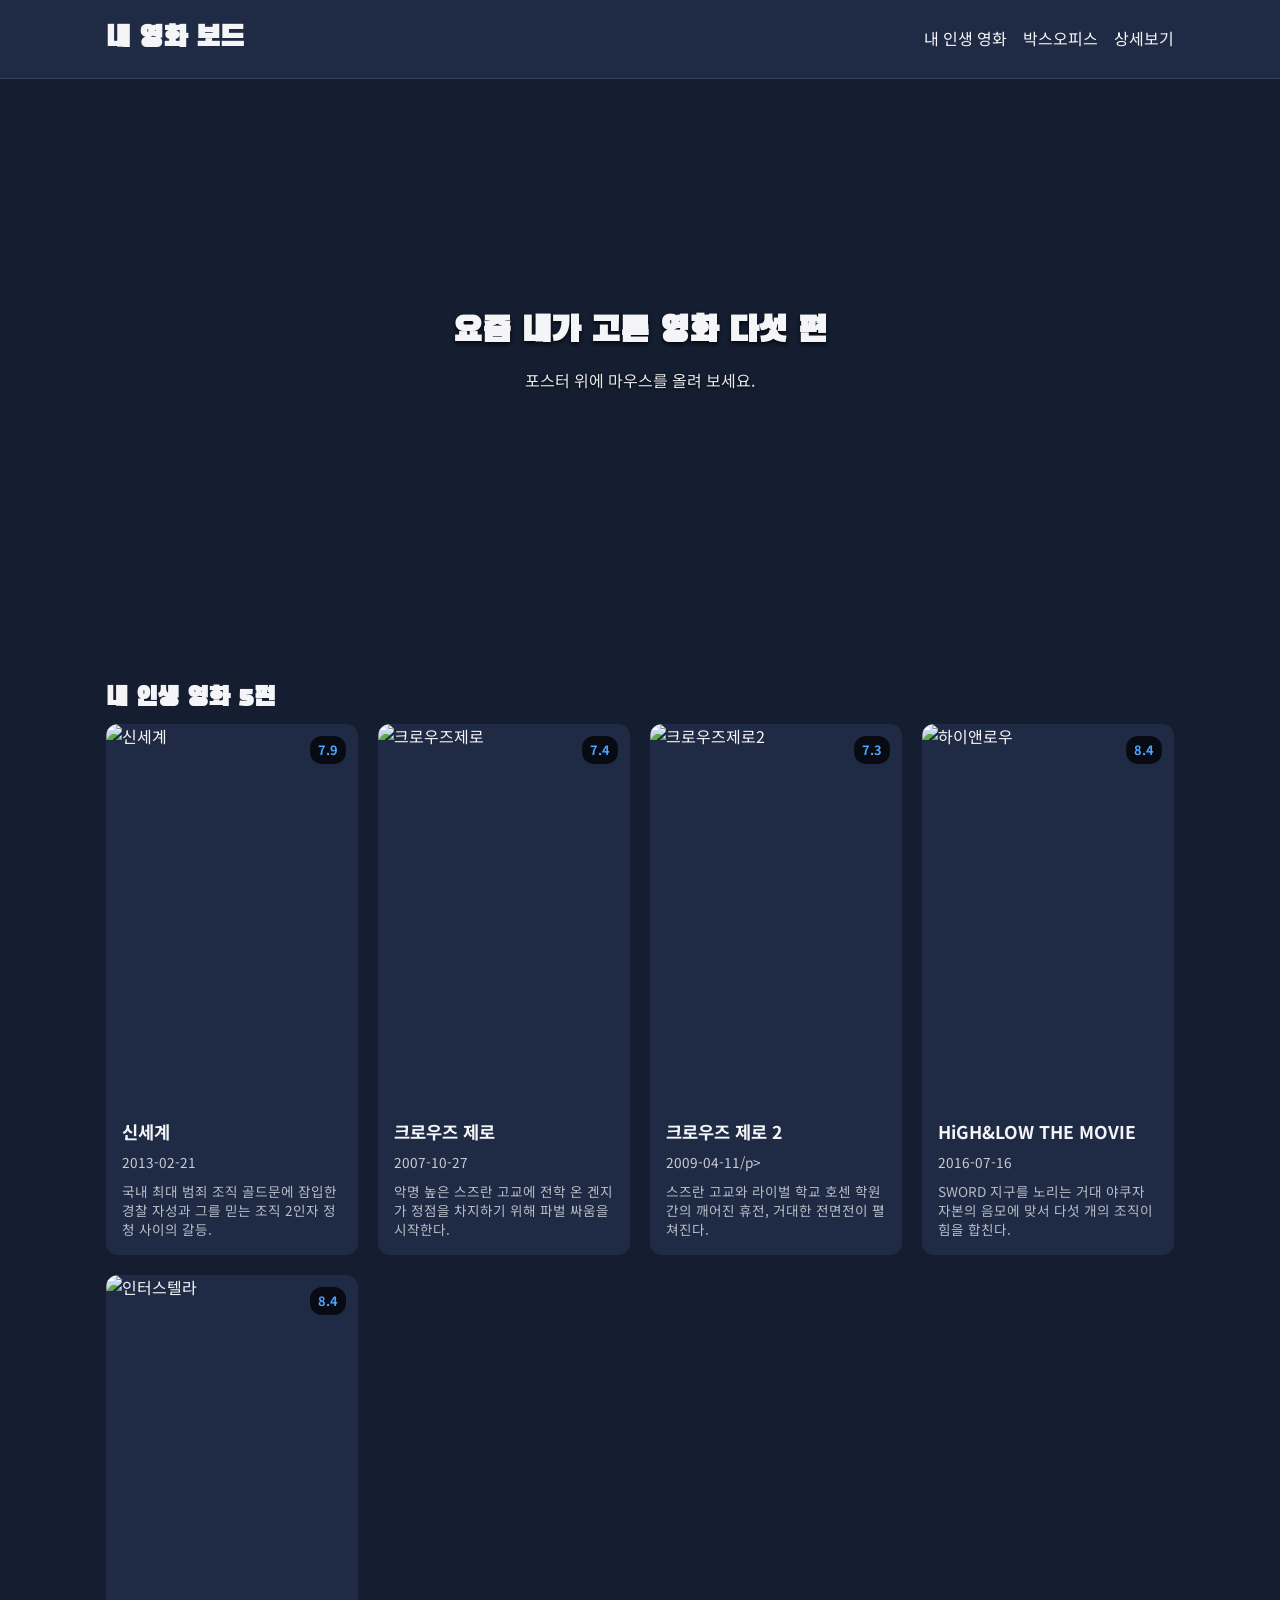
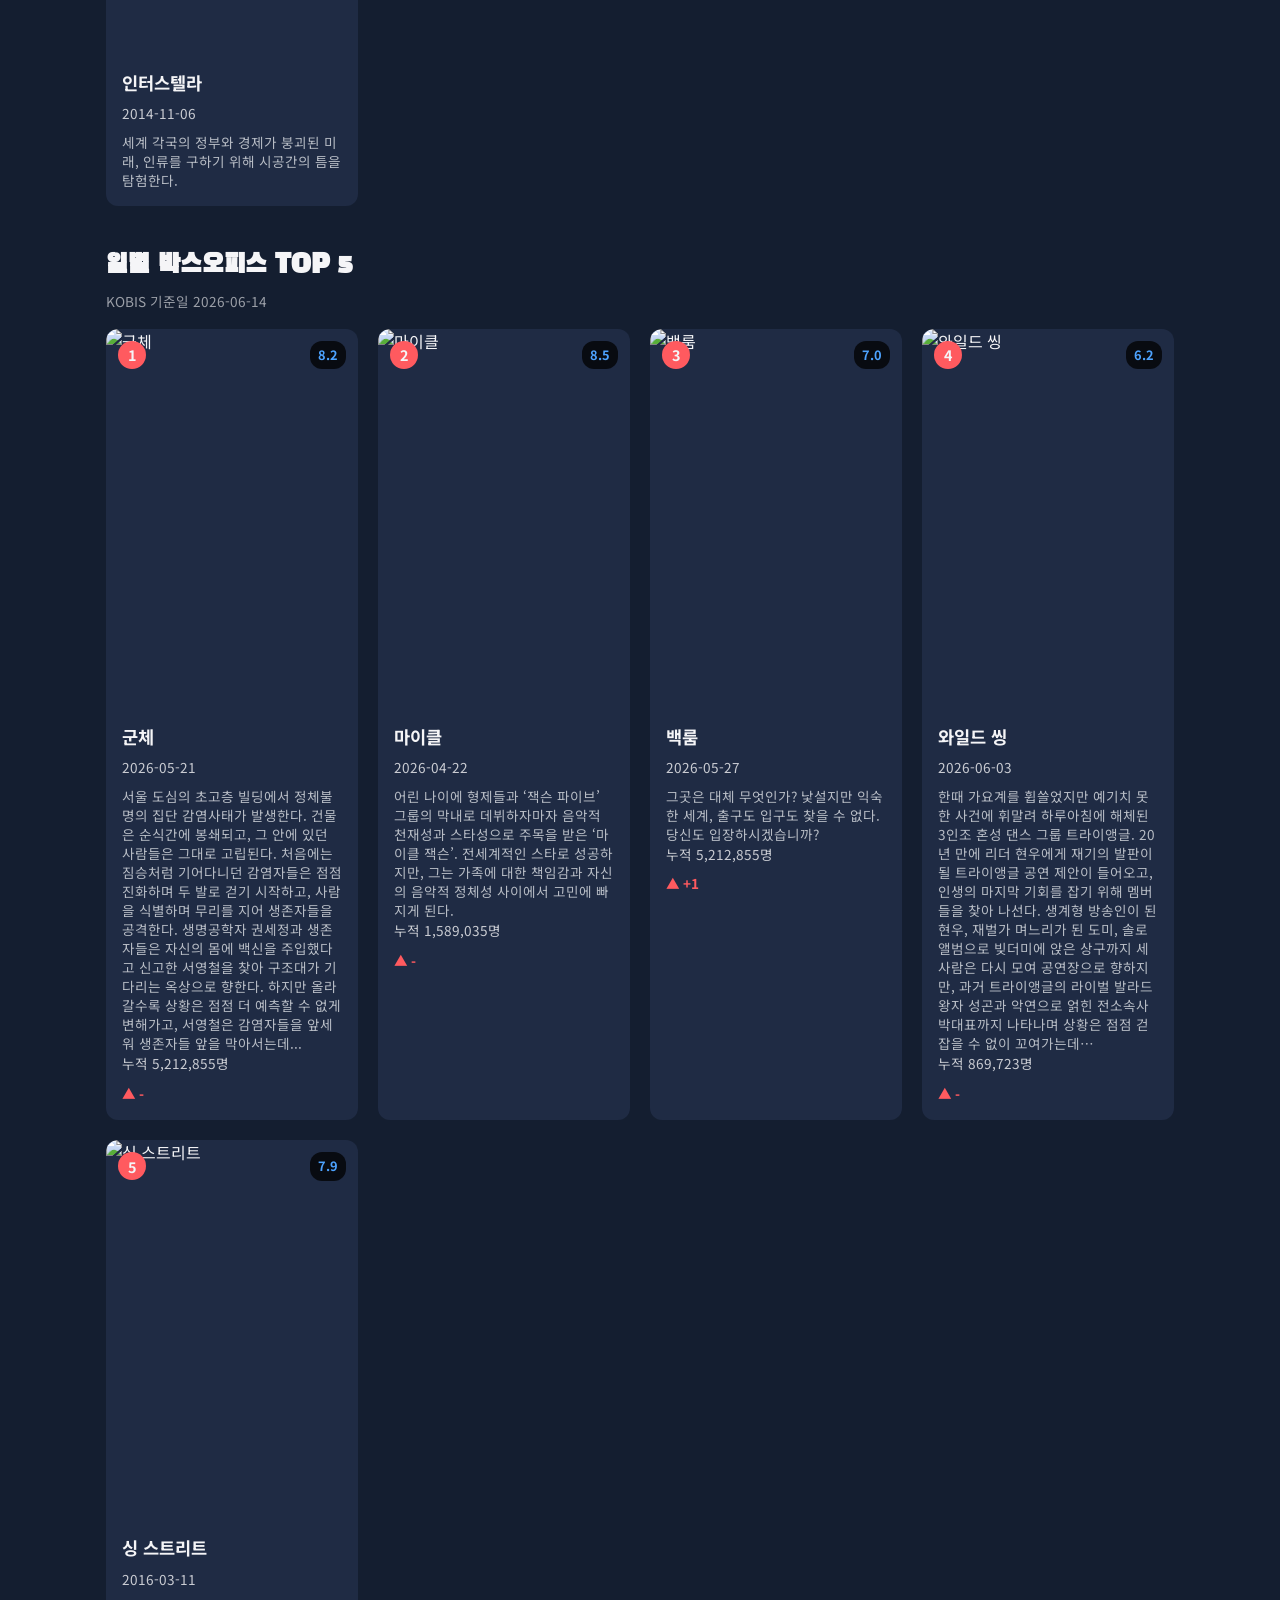
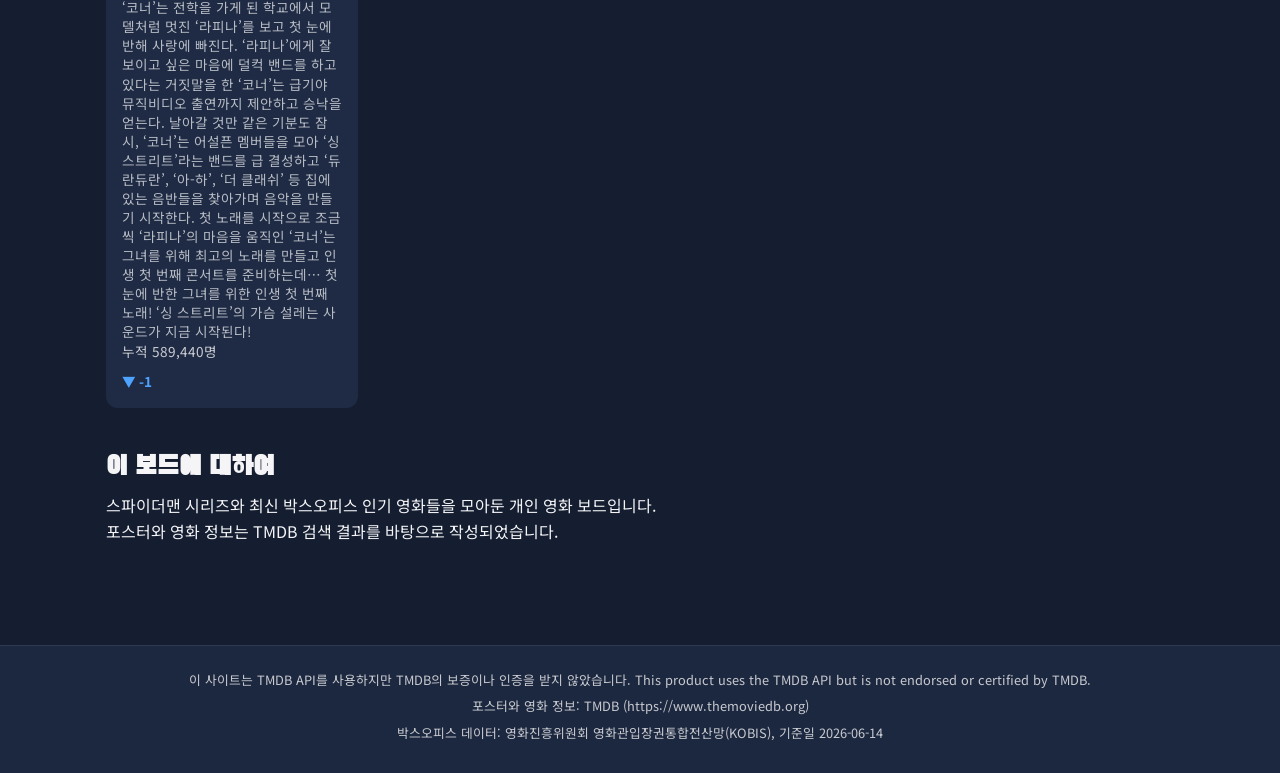
==== commit 4d5ef7cd: "Refactor index.html structure and update content Updated the HTML structure, including changes to th" ====
--- a/index.html
+++ b/index.html
@@ -1,176 +1,168 @@
 <!DOCTYPE html>
 <html lang="ko">
+
 <head>
-  <meta charset="UTF-8">
-  <meta name="viewport" content="width=device-width, initial-scale=1.0">
-  <title>방준태 :: 내 영화 보드</title>
-  <link rel="preconnect" href="https://fonts.googleapis.com">
-  <link rel="preconnect" href="https://fonts.gstatic.com" crossorigin>
-  <link href="https://fonts.googleapis.com/css2?family=Black+Han+Sans&family=Noto+Sans+KR:wght@400;700&display=swap" rel="stylesheet">
-  <link rel="stylesheet" href="style.css">
+    <meta charset="UTF-8">
+    <meta name="viewport" content="width=device-width, initial-scale=1.0">
+    <title>내 영화 보드</title>
+    <link rel="preconnect" href="https://fonts.googleapis.com">
+    <link rel="preconnect" href="https://fonts.gstatic.com" crossorigin>
+    <link href="https://fonts.googleapis.com/css2?family=Black+Han+Sans&family=Do+Hyeon&family=Nanum+Pen+Script&family=Noto+Sans+KR:wght@100..900&display=swap" rel="stylesheet">
+    <link rel="stylesheet" href="./style.css">
 </head>
+
 <body>
-  <header>
-    <div class="header-container">
-      <h1><a href="index.html">내 영화 보드</a></h1>
-      <nav>
-        <ul>
-          <li><a href="#mine">내 인생 영화</a></li>
-          <li><a href="#boxoffice">박스오피스</a></li>
-          <li><a href="detail.html">상세</a></li>
-        </ul>
-      </nav>
-    </div>
-  </header>
+    <header class="top">
+        <div class="header-container">
+            <h1>내 영화 보드</h1>
+            <nav>
+                <ul>
+                    <li><a href="#mine">내 인생 영화</a></li>
+                    <li><a href="#boxoffice">박스오피스</a></li>
+                    <li><a href="detail.html">상세보기</a></li>
+                </ul>
+            </nav>
+        </div>
+    </header>
 
-  <!-- 히어로 배경이 확실히 나오도록 인라인 그라데이션 + 이미지 적용 -->
-  <section class="hero" style="background-image: linear-gradient(rgba(0, 0, 0, 0.65), rgba(0, 0, 0, 0.65)), url('https://image.tmdb.org/t/p/w1280/rAiYTfKGqDCRIIqo664sY9XZIvQ.jpg');">
-    <div class="hero-content">
-      <h2>오늘 뭐 볼까?</h2>
-      <p>내가 아끼는 영화 다섯 편과 어제 극장가의 다섯 편을 한 보드에 걸었습니다.</p>
-    </div>
-  </section>
-
-  <main>
-    <section id="mine">
-      <h2>내 인생 영화 5편</h2>
-      <div class="board">
-        <div class="skeleton"></div>
-        <div class="skeleton"></div>
-        <div class="skeleton"></div>
-
-        <!-- 1. 신세계 -->
-        <article class="card">
-          <img class="poster" src="https://image.tmdb.org/t/p/w342/1z2v4dC6C0JzB7r4m1Y3K8p5O6L.jpg" alt="신세계 포스터">
-          <span class="badge">7.9</span>
-          <div class="info">
-            <h3>신세계</h3>
-            <p class="year">개봉 2013-02-21</p>
-            <p class="overview">국내 최대 범죄 조직 골드문에 잠입한 경찰 자성과 그를 믿는 조직 2인자 정청 사이의 갈등.</p>
-          </div>
-        </article>
-
-        <!-- 2. 크로우즈 제로 -->
-        <article class="card">
-          <img class="poster" src="https://image.tmdb.org/t/p/w342/v9vzQvfoWYwPexviVEzFvQx8Uto.jpg" alt="크로우즈 제로 포스터">
-          <span class="badge">7.4</span>
-          <div class="info">
-            <h3>크로우즈 제로</h3>
-            <p class="year">개봉 2007-10-27</p>
-            <p class="overview">악명 높은 스즈란 고교에 전학 온 겐지가 정점을 차지하기 위해 파벌 싸움을 시작한다.</p>
-          </div>
-        </article>
-
-        <!-- 3. 크로우즈 제로 2 -->
-        <article class="card">
-          <img class="poster" src="https://image.tmdb.org/t/p/w342/8Y8bZRspysP4LBQ7yxrRy2ijkdt.jpg" alt="크로우즈 제로 2 포스터">
-          <span class="badge">7.3</span>
-          <div class="info">
-            <h3>크로우즈 제로 2</h3>
-            <p class="year">개봉 2009-04-11</p>
-            <p class="overview">스즈란 고교와 라이벌 학교 호센 학원 간의 깨어진 휴전, 거대한 전면전이 펼쳐진다.</p>
-          </div>
-        </article>
-
-        <!-- 4. HiGH&LOW THE MOVIE -->
-        <article class="card">
-          <img class="poster" src="https://image.tmdb.org/t/p/w342/4fHqX70kI85mP24rG2GzM9gG9yO.jpg" alt="HiGH&LOW THE MOVIE 포스터">
-          <span class="badge">7.0</span>
-          <div class="info">
-            <h3>HiGH&LOW THE MOVIE</h3>
-            <p class="year">개봉 2016-07-16</p>
-            <p class="overview">SWORD 지구를 노리는 거대 야쿠자 자본의 음모에 맞서 다섯 개의 조직이 힘을 합친다.</p>
-          </div>
-        </article>
-
-        <!-- 5. 인터스텔라 -->
-        <article class="card">
-          <img class="poster" src="https://image.tmdb.org/t/p/w342/gEU2QniE6E77NI6lCU6MxlNBvIx.jpg" alt="인터스텔라 포스터">
-          <span class="badge">8.4</span>
-          <div class="info">
-            <h3>인터스텔라</h3>
-            <p class="year">개봉 2014-11-06</p>
-            <p class="overview">세계 각국의 정부와 경제가 붕괴된 미래, 인류를 구하기 위해 시공간의 틈을 탐험한다.</p>
-          </div>
-        </article>
-      </div>
+    <section class="hero">
+        <div class="hero-content">
+            <h2>요즘 내가 고른 영화 다섯 편</h2>
+            <p>포스터 위에 마우스를 올려 보세요.</p>
+        </div>
     </section>
 
-    <section id="boxoffice">
-      <h2>일별 박스오피스 TOP 5</h2>
-      <p class="basis">KOBIS 기준일 2026-10-26</p>
-      <div class="board">
-        <div class="skeleton"></div>
-        <div class="skeleton"></div>
-        <div class="skeleton"></div>
+    <main>
+        <section id="mine">
+            <h2>내 인생 영화 5편</h2>
+            <div class="board">
+                <article class="card">
+                    <img class="poster" src="https://i.namu.wiki/i/VvuOvpcYtShPIEU6eZgdfGfQKAsX1Tn5ep3cnHHFjqVnaDG5-IgllrG78mzYLd4OX0mv1-pHVF8RtTAE2b9iyg.webp" alt="신세계">
+                    <span class="badge">7.9</span>
+                    <div class="info">
+                        <h3>신세계</h3>
+                        <p class="year">2013-02-21</p>
+                        <p class="overview">국내 최대 범죄 조직 골드문에 잠입한 경찰 자성과 그를 믿는 조직 2인자 정청 사이의 갈등.</p>
+                    </div>
+                </article>
+                <article class="card">
+                    <img class="poster" src="https://image.tmdb.org/t/p/w342/v9vzQvfoWYwPexviVEzFvQx8Uto.jpg" alt="크로우즈제로">
+                    <span class="badge">7.4</span>
+                    <div class="info">
+                        <h3>크로우즈 제로</h3>
+                        <p class="year">2007-10-27</p>
+                        <p class="overview">악명 높은 스즈란 고교에 전학 온 겐지가 정점을 차지하기 위해 파벌 싸움을 시작한다.</p>
+                    </div>
+                </article>
+                <article class="card">
+                    <img class="poster" src="https://image.tmdb.org/t/p/w342/8Y8bZRspysP4LBQ7yxrRy2ijkdt.jpg" alt="크로우즈제로2">
+                    <span class="badge">7.3</span>
+                    <div class="info">
+                        <h3>크로우즈 제로 2</h3>
+                        <p class="year">2009-04-11/p>
+                        <p class="overview">스즈란 고교와 라이벌 학교 호센 학원 간의 깨어진 휴전, 거대한 전면전이 펼쳐진다.</p>
+                    </div>
+                </article>
+                <article class="card">
+                    <img class="poster" src="https://i.namu.wiki/i/vjF8AgDJgVZkc_zBiVhDQm3MveDnX9vbG1xE1Ff2MA9R1UebhXC32VF0mwU1ZwNQGDDQlNrMmQtdzIgu71tdbQ.webp" alt="하이앤로우">
+                    <span class="badge">8.4</span>
+                    <div class="info">
+                        <h3>HiGH&LOW THE MOVIE</h3>
+                        <p class="year">2016-07-16</p>
+                        <p class="overview">SWORD 지구를 노리는 거대 야쿠자 자본의 음모에 맞서 다섯 개의 조직이 힘을 합친다.</p>
+                    </div>
+                </article>
+                <article class="card">
+                    <img class="poster" src="https://image.tmdb.org/t/p/w342/gEU2QniE6E77NI6lCU6MxlNBvIx.jpg" alt="인터스텔라">
+                    <span class="badge">8.4</span>
+                    <div class="info">
+                        <h3>인터스텔라</h3>
+                        <p class="year">2014-11-06</p>
+                        <p class="overview">세계 각국의 정부와 경제가 붕괴된 미래, 인류를 구하기 위해 시공간의 틈을 탐험한다.</p>
+                    </div>
+                </article>
+            </div>
+        </section>
 
-        <article class="card">
-          <img class="poster" src="https://media.themoviedb.org/t/p/w300_and_h450_face/5TMyytCI5Pfc9c1eNsljiCdiB05.jpg" alt="극장판 치이카와: 인어 섬의 비밀 포스터">
-          <span class="rank">1</span>
-          <span class="badge">7.5</span>
-          <div class="info">
-            <h3>극장판 치이카와: 인어 섬의 비밀</h3>
-            <p class="year">개봉 2026-09-30</p>
-            <p class="audience">누적 2,268,257명</p>
-            <p class="change">-</p>
-          </div>
-        </article>
+        <section id="boxoffice">
+            <h2>일별 박스오피스 TOP 5</h2>
+            <p class="basis">KOBIS 기준일 2026-06-14</p>
+            <div class="board">
+                <article class="card">
+                    <img class="poster" src="https://image.tmdb.org/t/p/w342/hDPGsJxo8xX0OyqcMB8xI3RdaF3.jpg" alt="군체">
+                    <span class="rank">1</span>
+                    <span class="badge">8.2</span>
+                    <div class="info">
+                        <h3>군체</h3>
+                        <p class="year">2026-05-21</p>
+                        <p class="overview">서울 도심의 초고층 빌딩에서 정체불명의 집단 감염사태가 발생한다. 건물은 순식간에 봉쇄되고, 그 안에 있던 사람들은 그대로 고립된다. 처음에는 짐승처럼 기어다니던 감염자들은 점점 진화하며 두 발로 걷기 시작하고, 사람을 식별하며 무리를 지어 생존자들을 공격한다. 생명공학자 권세정과 생존자들은 자신의 몸에 백신을 주입했다고 신고한 서영철을 찾아 구조대가 기다리는 옥상으로 향한다. 하지만 올라갈수록 상황은 점점 더 예측할 수 없게 변해가고, 서영철은 감염자들을 앞세워 생존자들 앞을 막아서는데...</p>
+                        <p class="audience">누적 5,212,855명</p>
+                        <p class="change up">-</p>
+                    </div>
+                </article>
+                <article class="card">
+                    <img class="poster" src="https://image.tmdb.org/t/p/w342/piMZqtd0gGS7OgkhDwiQ7vVViBQ.jpg" alt="마이클">
+                    <span class="rank">2</span>
+                    <span class="badge">8.5</span>
+                    <div class="info">
+                        <h3>마이클</h3>
+                        <p class="year">2026-04-22</p>
+                        <p class="overview">어린 나이에 형제들과 ‘잭슨 파이브’ 그룹의 막내로 데뷔하자마자 음악적 천재성과 스타성으로 주목을 받은 ‘마이클 잭슨’. 전세계적인 스타로 성공하지만, 그는 가족에 대한 책임감과 자신의 음악적 정체성 사이에서 고민에 빠지게 된다.</p>
+                        <p class="audience">누적 1,589,035명</p>
+                        <p class="change up">-</p>
+                    </div>
+                </article>
+                <article class="card">
+                    <img class="poster" src="https://image.tmdb.org/t/p/w342/tcqLtpb8EUDqbct2YFl8ZGNfP2p.jpg" alt="백룸">
+                    <span class="rank">3</span>
+                    <span class="badge">7.0</span>
+                    <div class="info">
+                        <h3>백룸</h3>
+                        <p class="year">2026-05-27</p>
+                        <p class="overview">그곳은 대체 무엇인가? 낯설지만 익숙한 세계, 출구도 입구도 찾을 수 없다. 당신도 입장하시겠습니까?</p>
+                        <p class="audience">누적 5,212,855명</p>
+                        <p class="change up">+1</p>
+                    </div>
+                </article>
+                <article class="card">
+                    <img class="poster" src="https://image.tmdb.org/t/p/w342/s4IUDzLZJb4CosgEXcmouY32Jfg.jpg" alt="와일드 씽">
+                    <span class="rank">4</span>
+                    <span class="badge">6.2</span>
+                    <div class="info">
+                        <h3>와일드 씽</h3>
+                        <p class="year">2026-06-03</p>
+                        <p class="overview">한때 가요계를 휩쓸었지만 예기치 못한 사건에 휘말려 하루아침에 해체된 3인조 혼성 댄스 그룹 트라이앵글. 20년 만에 리더 현우에게 재기의 발판이 될 트라이앵글 공연 제안이 들어오고, 인생의 마지막 기회를 잡기 위해 멤버들을 찾아 나선다. 생계형 방송인이 된 현우, 재벌가 며느리가 된 도미, 솔로 앨범으로 빚더미에 앉은 상구까지 세 사람은 다시 모여 공연장으로 향하지만, 과거 트라이앵글의 라이벌 발라드 왕자 성곤과 악연으로 얽힌 전소속사 박대표까지 나타나며 상황은 점점 걷잡을 수 없이 꼬여가는데…</p>
+                        <p class="audience">누적 869,723명</p>
+                        <p class="change up">-</p>
+                    </div>
+                </article>
+                <article class="card">
+                    <img class="poster" src="https://image.tmdb.org/t/p/w342/kUYfLv9V5mKPb2lJadzgOI67AFt.jpg" alt="싱 스트리트">
+                    <span class="rank">5</span>
+                    <span class="badge">7.9</span>
+                    <div class="info">
+                        <h3>싱 스트리트</h3>
+                        <p class="year">2016-03-11</p>
+                        <p class="overview">‘코너’는 전학을 가게 된 학교에서 모델처럼 멋진 ‘라피나’를 보고 첫 눈에 반해 사랑에 빠진다.  ‘라피나’에게 잘 보이고 싶은 마음에 덜컥 밴드를 하고 있다는 거짓말을 한 ‘코너’는  급기야 뮤직비디오 출연까지 제안하고 승낙을 얻는다.  날아갈 것만 같은 기분도 잠시,  ‘코너’는 어설픈 멤버들을 모아 ‘싱 스트리트’라는 밴드를 급 결성하고  ‘듀란듀란’, ‘아-하’, ‘더 클래쉬’ 등 집에 있는 음반들을 찾아가며 음악을 만들기 시작한다.  첫 노래를 시작으로 조금씩 ‘라피나’의 마음을 움직인 ‘코너’는  그녀를 위해 최고의 노래를 만들고 인생 첫 번째 콘서트를 준비하는데…  첫 눈에 반한 그녀를 위한 인생 첫 번째 노래!  ‘싱 스트리트’의 가슴 설레는 사운드가 지금 시작된다!</p>
+                        <p class="audience">누적 589,440명</p>
+                        <p class="change down">-1</p>
+                    </div>
+                </article>
+            </div>
+        </section>
 
-        <article class="card">
-          <img class="poster" src="https://media.themoviedb.org/t/p/w300_and_h450_face/c55ijsOdntj6P25vDwHLdgsBpmV.jpg" alt="암살자(들) 포스터">
-          <span class="rank">2</span>
-          <span class="badge">평가 전</span>
-          <div class="info">
-            <h3>암살자(들)</h3>
-            <p class="year">개봉 2026-09-23</p>
-            <p class="audience">누적 3,382,046명</p>
-            <p class="change">-</p>
-          </div>
-        </article>
+        <section id="about">
+            <h2>이 보드에 대하여</h2>
+            <p>스파이더맨 시리즈와 최신 박스오피스 인기 영화들을 모아둔 개인 영화 보드입니다.</p>
+            <p>포스터와 영화 정보는 TMDB 검색 결과를 바탕으로 작성되었습니다.</p>
+        </section>
+    </main>
 
-        <article class="card">
-          <img class="poster" src="https://media.themoviedb.org/t/p/w300_and_h450_face/wkm9BQLok7U2KihcCspCa663Qse.jpg" alt="실낙원 포스터">
-          <span class="rank">3</span>
-          <span class="badge">6.8</span>
-          <div class="info">
-            <h3>실낙원</h3>
-            <p class="year">개봉 2026-10-21</p>
-            <p class="audience">누적 112,191명</p>
-            <p class="change">-</p>
-          </div>
-        </article>
+    <footer>
+        <p>이 사이트는 TMDB API를 사용하지만 TMDB의 보증이나 인증을 받지 않았습니다. This product uses the TMDB API but is not endorsed or certified by TMDB.</p>
+        <p>포스터와 영화 정보: TMDB (https://www.themoviedb.org)</p>
+        <p>박스오피스 데이터: 영화진흥위원회 영화관입장권통합전산망(KOBIS), 기준일 2026-06-14</p>
+    </footer>
+</body>
 
-        <article class="card">
-          <img class="poster" src="https://media.themoviedb.org/t/p/w300_and_h450_face/ueigb5zra1tj6FTK9yhh2P33P9B.jpg" alt="타짜: 벨제붑의 노래 포스터">
-          <span class="rank">4</span>
-          <span class="badge">8.1</span>
-          <div class="info">
-            <h3>타짜: 벨제붑의 노래</h3>
-            <p class="year">개봉 2026-09-23</p>
-            <p class="audience">누적 2,006,480명</p>
-            <p class="change">-</p>
-          </div>
-        </article>
-
-        <article class="card">
-          <img class="poster" src="https://media.themoviedb.org/t/p/w300_and_h450_face/LSGpoSAlitss0KOvVakkeUToZo.jpg" alt="클레이페이스 포스터">
-          <span class="rank">5</span>
-          <span class="badge">7.2</span>
-          <div class="info">
-            <h3>클레이페이스</h3>
-            <p class="year">개봉 2026-10-21</p>
-            <p class="audience">누적 84,196명</p>
-            <p class="change">-</p>
-          </div>
-        </article>
-      </div>
-    </section>
-  </main>
-
-  <footer>
-    <p>이 사이트는 TMDB API를 사용하지만 TMDB의 보증이나 인증을 받지 않았습니다. This product uses the TMDB API but is not endorsed or certified by TMDB.</p>
-    <p>포스터와 영화 정보: TMDB (https://www.themoviedb.org)</p>
-    <p>박스오피스 데이터: 영화진흥위원회 영화관입장권통합전산망(KOBIS), 기준일 2026-10-26</p>
-  </footer>
-</body>
 </html>
--- a/style.css
+++ b/style.css
@@ -67,9 +67,8 @@
   color: var(--accent);
 }
 
+/* 히어로 영역: html에서 인라인 스타일로 배경을 지정하여 안 깨지도록 처리함 */
 .hero {
-  background: linear-gradient(rgba(0, 0, 0, 0.65), rgba(0, 0, 0, 0.65)),
-              url("https://image.tmdb.org/t/p/w1280/xJHokMbljv3P1R8C4y3R82.jpg") center/cover no-repeat;
   height: 30vh;
   min-height: 200px;
   display: flex;
@@ -77,6 +76,9 @@
   justify-content: center;
   text-align: center;
   padding: 20px;
+  background-size: cover;
+  background-position: center;
+  background-repeat: no-repeat;
 }
 
 .hero-content h2 {
@@ -84,11 +86,13 @@
   font-size: 2.2rem;
   margin-bottom: 8px;
   color: var(--text);
+  text-shadow: 0 2px 4px rgba(0,0,0,0.8);
 }
 
 .hero-content p {
   font-size: 1rem;
-  opacity: 0.9;
+  opacity: 0.95;
+  text-shadow: 0 1px 3px rgba(0,0,0,0.8);
 }
 
 section {
@@ -114,6 +118,7 @@
   gap: var(--gap);
 }
 
+/* 카드 디자인 */
 .card {
   background-color: var(--surface);
   border-radius: 12px;
@@ -127,7 +132,8 @@
   box-shadow: 0 10px 20px rgba(255, 215, 0, 0.3);
 }
 
-.card .poster {
+/* 포스터 사진 강제 출력 설정 */
+.card img.poster {
   width: 100%;
   aspect-ratio: 2/3;
   object-fit: cover;
@@ -155,9 +161,10 @@
 
 .card .info .overview {
   font-size: 0.85rem;
-  color: rgba(245, 245, 247, 0.85);
-  margin-top: 6px;
+  opacity: 0.85;
+  margin-top: 8px;
   line-height: 1.4;
+  color: #d1d5db;
 }
 
 .card .rank {
@@ -243,7 +250,7 @@
 
 body.detail-page {
   background-image: linear-gradient(rgba(0, 0, 0, 0.75), rgba(0, 0, 0, 0.75)),
-                    url("https://image.tmdb.org/t/p/w1280/xJHokMbljv3P1R8C4y3R82.jpg");
+                    url("https://image.tmdb.org/t/p/w1280/rAiYTfKGqDCRIIqo664sY9XZIvQ.jpg");
   background-size: cover;
   background-position: center;
   background-attachment: fixed;
